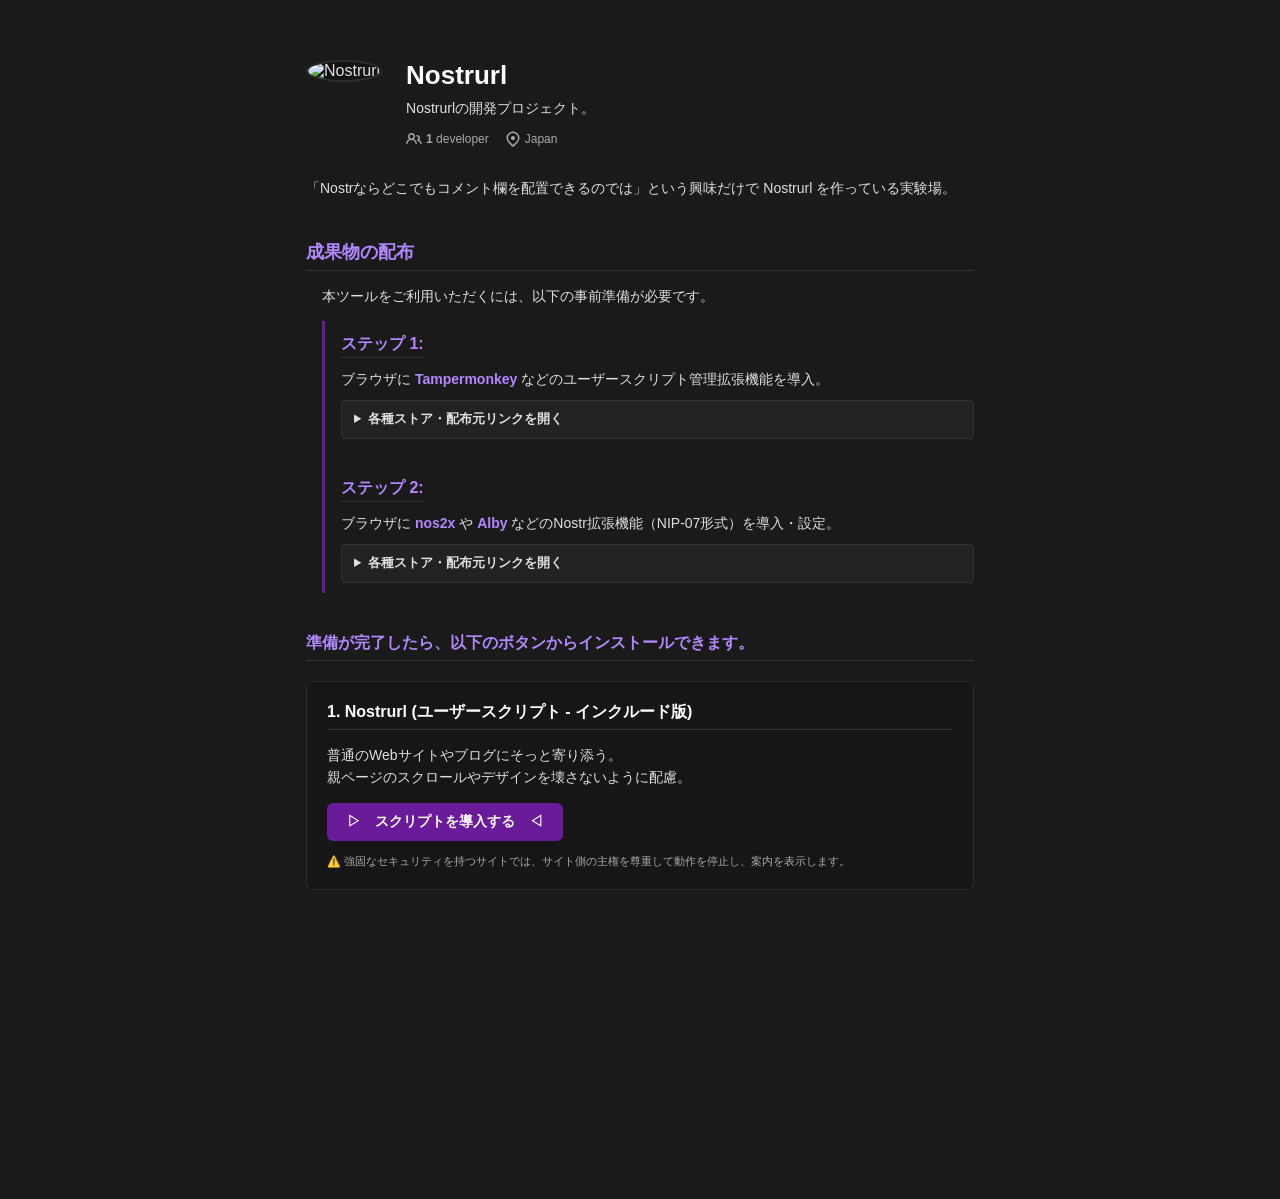
==== index.html @ 91296d41 "a" ====
<!DOCTYPE html>
<html lang="ja">
<head>
    <meta charset="UTF-8">
    <meta name="viewport" content="width=device-width, initial-scale=1.0">
    <title>Nostrurl's Lab</title>
    <!-- パスを相対パスにして安全性を高めています -->
    <link rel="stylesheet" href="assets/style.css">
    <link rel="icon" type="image/x-icon" href="assets/favicon.ico">
</head>

<body>
    <div class="container">
        <!-- プロフィールヘッダー -->
        <div class="profile-header">
            <div class="profile-avatar-box">
                <img class="profile-avatar" src="https://raw.githubusercontent.com/nostrurl/base/refs/heads/main/assets/icon.png" width="100" height="100" alt="Nostrurl">
            </div>
            
            <div class="profile-info">
                <h1 class="profile-title">Nostrurl</h1>
                <p class="profile-desc">Nostrurlの開発プロジェクト。</p>
                
                <div class="profile-meta">
                    <span class="meta-item">
                        <svg viewBox="0 0 16 16" width="16" height="16"><path fill="currentColor" d="M2 5.5a3.5 3.5 0 1 1 5.898 2.549 5.508 5.508 0 0 1 3.034 4.084.75.75 0 1 1-1.482.235 4 4 0 0 0-7.9 0 .75.75 0 0 1-1.482-.236A5.507 5.507 0 0 1 3.102 8.05 3.493 3.493 0 0 1 2 5.5ZM11 4a3.001 3.001 0 0 1 2.22 5.018 5.01 5.01 0 0 1 2.56 3.012.749.749 0 0 1-.885.954.752.752 0 0 1-.549-.514 3.507 3.507 0 0 0-2.522-2.372.75.75 0 0 1-.574-.73v-.352a.75.75 0 0 1 .416-.672A1.5 1.5 0 0 0 11 5.5.75.75 0 0 1 11 4Zm-5.5-.5a2 2 0 1 0-.001 3.999A2 2 0 0 0 5.5 3.5Z"></path></svg>
                        <b class="meta-important">1</b>&nbsp;developer
                    </span>
                    <span class="meta-item">
                        <svg viewBox="0 0 16 16" width="16" height="16"><path fill="currentColor" d="m12.596 11.596-3.535 3.536a1.5 1.5 0 0 1-2.122 0l-3.535-3.536a6.5 6.5 0 1 1 9.192-9.193 6.5 6.5 0 0 1 0 9.193Zm-1.06-8.132v-.001a5 5 0 1 0-7.072 7.072L8 14.07l3.536-3.534a5 5 0 0 0 0-7.072ZM8 9a2 2 0 1 1-.001-3.999A2 2 0 0 1 8 9Z"></path></svg>
                        Japan
                    </span>
                </div>
            </div>
        </div>
        
        <p>「Nostrならどこでもコメント欄を配置できるのでは」という興味だけで Nostrurl を作っている実験場。</p>

        <!-- 成果物の配布 -->
		<h2>成果物の配布</h2>
		<div class="setup-container">
			<p>本ツールをご利用いただくには、以下の事前準備が必要です。</p>
			
			<div class="setup-block">
				<div class="setup-item">
					<span class="setup-step-title">ステップ 1:</span> <br>
					ブラウザに <a href="https://www.tampermonkey.net/" target="_blank" class="ext-link">Tampermonkey</a> などのユーザースクリプト管理拡張機能を導入。
					<details class="setup-details">
						<summary> 各種ストア・配布元リンクを開く</summary>
						<ul class="setup-links-list">
							<li>
								<b><a href="https://www.tampermonkey.net/" target="_blank" class="main-link">Tampermonkey (公式サイト)</a></b>
								<ul>
									<li><a href="https://chromewebstore.google.com/detail/tampermonkey/dhdgffkkebhmkfjojejmpbldmpobfkfo?hl=ja&pli=1" target="_blank" class="sub-link">Chrome系 Tampermonkey</a></li>
									<li><a href="https://addons.mozilla.org/ja/firefox/addon/tampermonkey/" target="_blank" class="sub-link">Firefox Tampermonkey</a></li>
								</ul>
							</li>
						</ul>
					</details>
				</div>
				<div class="setup-item">
					<span class="setup-step-title">ステップ 2:</span> <br>
					ブラウザに <a href="https://github.com/fiatjaf/nos2x" target="_blank" class="ext-link">nos2x</a> や <a href="https://getalby.com/" target="_blank" class="ext-link">Alby</a> などのNostr拡張機能（NIP-07形式）を導入・設定。
					<details class="setup-details">
						<summary> 各種ストア・配布元リンクを開く</summary>
						<ul class="setup-links-list">
							<li>
								<b><a href="https://github.com/fiatjaf/nos2x" target="_blank" class="main-link">nos2x (Nostr拡張機能)</a></b>
								<ul>
									<li><a href="https://chromewebstore.google.com/detail/kpgefcfmnafjgpblomihpgmejjdanjjp?hl=ja" target="_blank" class="sub-link">Chrome系 nos2x</a></li>
									<li><a href="https://addons.mozilla.org/ja/firefox/addon/nos2x-fox/" target="_blank" class="sub-link">Firefox nos2x</a></li>
								</ul>
							</li>
							<li>
								<b><a href="https://getalby.com/" target="_blank" class="main-link">Alby (Bitcoin/Nostrウォレット)</a></b>
								<ul>
									<li><a href="https://chromewebstore.google.com/detail/alby-bitcoin-lightning-wa/iikmkjmpaadaobahmlepeloendndfphd" target="_blank" class="sub-link">Chrome系 Alby</a></li>
									<li><a href="https://addons.mozilla.org/ja/firefox/addon/alby/" target="_blank" class="sub-link">Firefox Alby</a></li>
								</ul>
							</li>
						</ul>
					</details>
				</div>
			</div>
		</div>

		<h3>準備が完了したら、以下のボタンからインストールできます。</h3>

        <div class="card">
            <h3>1. Nostrurl (ユーザースクリプト - インクルード版)</h3>
            <p>普通のWebサイトやブログにそっと寄り添う。<br>親ページのスクロールやデザインを壊さないように配慮。</p>
            <a href="https://raw.githubusercontent.com/nostrurl/base/main/include/nostrurl.user.js" class="btn">▷　スクリプトを導入する　◁</a>
            <div class="notice">⚠️ 強固なセキュリティを持つサイトでは、サイト側の主権を尊重して動作を停止し、案内を表示します。</div>
        </div>
        
        <!-- コメントアウト中のカードもインラインスタイルを整理してあります
        <div class="card">
            <h3>2. Nostrurl (ユーザースクリプト - インクルージョン版)</h3>
            <p>すべてを1ファイルに内包。どこでもコメント欄を開きます。</p>
            <a href="https://raw.githubusercontent.com/nostrurl/base/main/nostrurl_standalone.user.js" class="btn secondary">インクルージョン版を導入する ◁</a>
            <div class="notice">⚠️ 親ページを独自の空間に包み込むため、元のサイトのJavaScriptやデザインが一部崩れるトレードオフがあります。</div>
        </div>
        -->

        <!-- 使い方 -->
        <h2>使い方</h2>
        <p>導入後、Webサイトを開くと画面右端に紫色のトグルバー 「◁」が出現します。<br>それをクリックすると、そのページURLをタグにしたNostrurlがスライドインします。</p>

        <div class="custom-hr"></div>

		<!-- フッター -->
		<footer>
			<!-- アコーディオン -->
            <details class="footer-disclaimer" id="footer-accordion">
                <summary>
                    <!-- クリックしてもアコーディオンが閉じないように、クリックイベントを制御するメニューボタン -->
                    <span class="footer-tab active" onclick="switchFooterContent(event, 'terms.html')">ご利用にあたって</span>
                    <span class="footer-tab" onclick="switchFooterContent(event, 'nostr-about.html')">Nostrとは？</span>
                </summary>
                
                <!-- 選択されたHTMLの中身がここにサクッと流し込まれる -->
                <div class="disclaimer-content" id="footer-content-target"></div>
            </details>

            </div>

			<!-- 著作権表示（フレックスボックスで強制横並び＆中央揃え） -->
			<div style="display: flex; align-items: center; justify-content: center; gap: 6px; font-size: 11px; color: #aaa; margin-top: 15px;">
				
				<a aria-label="Nostrurl Homepage" class="nostrurl-icon" href="https://nostrurl.github.io/base/" style="display: inline-flex; color: #a370f7; text-decoration: none;">
					<svg aria-hidden="true" height="30" viewBox="0 0 512 512" width="30" style="fill: currentColor;">
						<!-- 結合ライン（四角形） -->
						<rect x="120" y="120" width="272" height="272" fill="none" stroke="currentColor" stroke-width="24" stroke-linecap="round" stroke-linejoin="round"/>
						
						<!-- 四隅のノード（外枠） -->
						<circle cx="120" cy="120" r="46" fill="none" stroke="currentColor" stroke-width="16"/>
						<circle cx="392" cy="120" r="46" fill="none" stroke="currentColor" stroke-width="16"/>
						<circle cx="120" cy="392" r="46" fill="none" stroke="currentColor" stroke-width="16"/>
						<circle cx="392" cy="392" r="46" fill="none" stroke="currentColor" stroke-width="16"/>
						
						<!-- 四隅のノード（塗りつぶし） -->
						<circle cx="120" cy="120" r="24" fill="currentColor"/>
						<circle cx="392" cy="120" r="24" fill="currentColor"/>
						<circle cx="120" cy="392" r="24" fill="currentColor"/>
						<circle cx="392" cy="392" r="24" fill="currentColor"/>

						<!-- 中央の「N」 -->
						<path d="M188,338 V174 h34.5 l64,96.5 V174 h37.5 v164 h-32.5 l-66,-99.5 V338 Z" fill="currentColor"/>
					</svg>
				</a>

				<!-- text-blockに変えるか、余計な改変を避けるためstyleでインライン化 -->
				<span class="copyright" style="margin: 0;">© 2026 Nostrurl. Powered by Nostr Protocol.</span>

			</div>
        </footer>
    </div>

<!-- インクルード用スクリプト -->
<script>
    /**
     * 外部HTMLファイルを指定した要素に非同期で読み込む関数
     * @param {string} fileName - 読み込むHTMLファイル名（拡張子付き）
     * @param {string} targetId - 挿入先要素のID
     */
    function includeHTML(fileName, targetId) {
        // 今後「html/」フォルダへのパス
        const basePath = 'html/'; 
        
        fetch(basePath + fileName)
            .then(response => {
                if (!response.ok) {
                    throw new Error(`ネットワークエラー: ${response.status}`);
                }
                return response.text();
            })
            .then(data => {
                const target = document.getElementById(targetId);
                if (target) {
                    target.innerHTML = data;
                }
            })
            .catch(err => console.error(`${fileName} の読み込みに失敗しました:`, err));
    }

    // --- ここに読み込みたいファイルを並べる ---
	includeHTML('terms.html', 'nostr-terms-target');
    includeHTML('nostr-about.html', 'nostr-about-target');
</script>
	
</body>
</html>
---- assets/style.css ----
/* --- チャットアプリの基本設定を完全移植 --- */
        html, body { 
            margin: 0; padding: 0;
            width: 100%; height: 100%;
            background-color: #1a1a1a; color: #e0e0e0;
            font-family: -apple-system, BlinkMacSystemFont, "Segoe UI", Roboto, sans-serif;
            overflow-x: hidden; /* インデックス用に縦スクロールは許可 */
        }
        * { box-sizing: border-box; }

        /* --- 配布サイト用のコンテナ（最大幅を絞って見やすく） --- */
        .container {
            max-width: 700px;
            margin: 0 auto;
            padding: 60px 16px;
        }

        /* --- タイトル・見出し（チャットアプリ基準） --- */
        h1 { margin: 0 0 16px 0; font-size: 28px; font-weight: 600; color: #ffffff; }
        
        /* .menu-title 準拠のサブタイトル */
        h2 { 
            font-size: 18px; font-weight: bold; color: #b388ff;
            margin: 40px 0 14px 0; border-bottom: 1px solid #333; padding-bottom: 6px; 
        }
        /* .menu-title 準拠の小見出し */
        h3 { 
            font-size: 16px; font-weight: bold; color: #b388ff;
            margin: 40px 0 14px 0; border-bottom: 0.5px solid #333; padding-bottom: 6px; 
        }
        p { font-size: 14px; color: #e0e0e0; line-height: 1.6; }

        /* --- インストール用カード（#manual-view と .gui-control のハイブリッド） --- */
        .card {
            background-color: #161616; 
            border: 1px solid #2d2d2d;
            padding: 20px; 
            margin: 20px 0;
            border-radius: 6px;
        }
        .card h3 { margin: 0 0 8px 0; font-size: 16px; font-weight: 600; color: #ffffff; }
        
        /* 外部拡張機能用リンク（チャットのリンクスタイルに準拠） */
        .ext-link {
            color: #b388ff !important;
            text-decoration: none;
            font-weight: bold;
        }
        .ext-link:hover {
            color: #d1b3ff !important;
            text-decoration: underline;
        }

        /* --- ボタン共通スタイル（button#send と .btn の融合） --- */
        .btn {
            display: inline-block;
            text-align: center;
            text-decoration: none;
            padding: 10px 20px; 
            background-color: #6a1b9a;
            color: white; 
            border: none; 
            border-radius: 6px;
            cursor: pointer; 
            font-weight: bold; 
            font-size: 14px;
            transition: background-color 0.2s;
        }
        .btn:hover { 
            background-color: #4a148c; 
        }

        /* --- メタ情報・注意書き（.meta-line と .notice の融合） --- */
        .notice {
            font-size: 11px;
            color: #aaa;
            margin-top: 12px;
            line-height: 1.5;
        }

        /* --- コンポーネントスタイル（.custom-hr） --- */
        .custom-hr { border: 0; border-top: 1px solid #333; margin: 40px 0 16px 0; }
		
		/* --- プロフィールヘッダーの専用スタイル --- */
		.profile-header {
			display: flex;
			align-items: flex-start;
			gap: 24px; /* 横並びの隙間 */
			margin-bottom: 30px;
		}
		.profile-avatar {
			border-radius: 50%; /* 完全な丸型にする */
			border: 2px solid #2d2d2d;
			background: #121212;
			object-fit: cover;
		}
		.profile-info {
			flex: 1;
		}
		.profile-title {
			margin: 0 0 6px 0 !important;
			font-size: 26px;
			font-weight: 600;
			color: #ffffff !important;
			border: none !important; /* 線を消す */
			padding: 0 !important;
		}
		.profile-desc {
			margin: 0 0 12px 0;
			font-size: 14px;
			color: #e0e0e0;
		}
		/* アイコン行のスタイル (.meta-line 準拠) */
		.profile-meta {
			display: flex;
			gap: 16px;
			font-size: 12px;
			color: #aaa;
		}
		.profile-meta svg {
			vertical-align: text-bottom;
			margin-right: 4px;
			color: #aaa; /* アイコンの色 */
		}
		.meta-item {
			display: flex;
			align-items: center;
		}

		/* スマホ対応：画面が狭いときは縦並びにする */
		@media (max-width: 500px) {
			.profile-header {
				flex-direction: column;
				align-items: center;
				text-align: center;
				gap: 16px;
			}
			.profile-meta {
				justify-content: center;
			}
		}
		
/* --- 事前準備エリア全体 --- */
.setup-container {
    margin-left: 16px;
    margin-bottom: 24px;
}

/* 内側の紫線のついたステップ部分の枠 */
.setup-block {
    padding-left: 16px;
    border-left: 3px solid #6a1b9a;
    margin-top: 14px;
    margin-bottom: 14px;

    /* ★ここの数値をいじれば、上下の線の長さが自由に「びよ〜ん」と伸び縮みします！ */
    padding-top: 10px;      /* 大きくすると、線が上に伸びる */
    padding-bottom: 10px;   /* 大きくすると、線が下に伸びる */
}

/* 各ステップの1行全体のスタイル */
.setup-item {
    font-size: 14px;
    color: #e0e0e0;
    line-height: 1.6;
    margin: 0 0 36px 0;    /* ステップ1と2の間の隙間 */
}

/* 最後のステップだけは下の隙間をゼロにする */
.setup-item:last-child {
    margin-bottom: 0;
}

/* 「ステップ 1:」などの見出し部分の装飾 */
.setup-step-title {
    font-size: 16px;
    font-weight: bold;
    color: #b388ff;
    display: inline-block;
    margin-right: 4px;
	border-bottom: 0.5px solid #333;
	margin-bottom: 10px;
}

/* アコーディオン全体の枠 */
.setup-details {
    margin-top: 10px;
    background-color: #222222; /* 周りより少しだけ明るい黒にしてボタンっぽく */
    border: 1px solid #333333;
    border-radius: 4px;
    padding: 8px 12px;
}

/* クリックするヘッダー部分 */
.setup-details summary {
    cursor: pointer;
    font-size: 13px;
    color: #e0e0e0;
    font-weight: bold;
    user-select: none;
}
.setup-details summary:hover {
    color: #b388ff; /* ホバー時にうっすら紫に */
}

/* 開いたときの中身のリスト */
.setup-links-list {
    margin: 8px 0 0 0;
    padding-left: 18px; /* 開いた中身を右に寄せる */
    list-style-type: disc;
}

.setup-links-list li {
    margin-top: 6px;
    font-size: 13px;
}

/* メインリンク（GitHubなど）の色 */
.setup-links-list .main-link {
    color: #b388ff !important;
    text-decoration: none;
}
.setup-links-list .main-link:hover {
    text-decoration: underline;
}

/* 子リンク（Chrome/Firefoxストアなど）の色 */
.setup-links-list .sub-link {
    color: #64b5f6 !important; /* 綺麗な青色 */
    text-decoration: none;
}
.setup-links-list .sub-link:hover {
    text-decoration: underline;
}

/* --- フッター全体のスタイル --- */

/* 1. 2つの詳細ボタンを横に並べるためのコンテナ（新規追加） */
.footer-addons {
    display: flex;
    gap: 24px;              /* ボタン同士の横の隙間 */
    justify-content: center;
    width: 100%;
    max-width: 700px;
}

/* スマホ対応：画面が狭いとき（600px以下）は縦並びにする（新規追加） */
@media (max-width: 600px) {
    .footer-addons {
        flex-direction: column;
        align-items: center;
        gap: 16px;
    }
}

/* 2. アコーディオン共通（現状の .footer-disclaimer の調整・上書き） */
.footer-disclaimer {
    max-width: 600px;
    width: 100%;
    text-align: center;
    flex: 1;                /* 横並びの時に均等な幅に広がるようにする */
}

/* 3. 三角マークを消去（現状のコードを拡張して両方のアコーディオンに適用） */
.footer-disclaimer summary {
    cursor: pointer;
    font-size: 12px;
    color: #888888;
    font-weight: bold;
    user-select: none;
    transition: color 0.2s;
    list-style: none;       /* Chrome, Firefox 用 */
}

/* Safariの頑固な三角マークも強制消去 */
.footer-disclaimer summary::-webkit-details-marker {
    display: none;
}

/* 4. 開いた時の中身のコンテキスト（現状に合わせつつ微調整） */
.disclaimer-content {
    text-align: left;       /* 長文なので中身は左寄せ */
    font-size: 14px;
    color: #888888;
    line-height: 1.5;
    padding-top: 12px;
}

.disclaimer-content ul {
    padding-left: 16px;
    margin: 0;
    list-style-type: disc;
}

.disclaimer-content li {
    margin-bottom: 8px;   /* 箇条書きごとの隙間 */
}

.disclaimer-content li:last-child {
    margin-bottom: 0;
}

/* 著作権表示 */
.copyright {
    font-size: 12px;
    color: #666666;
    margin: 0;
    letter-spacing: 0.5px;
    text-align: center;
}

/* --- 別ファイルから読み込んだNostr解説文のスタイル --- */
.nostr-about-container h3 {
    font-size: 14px;
    color: ##b388ff !important;
    margin: 0 0 16px 16px !important;
    border: none !important;
    padding: 0 !important;
    font-weight: bold;
}

.nostr-about-container h4 {
    font-size: 13px;
    color: #b388ff; /* アクセントカラー（お好みの色に） */
    margin: 32px 0 16px 32px;
    font-weight: bold;
}

.nostr-about-container h5 {
    font-size: 12px;
    color: #b388ff;
    margin: 16px 0 4px 48px;
    font-weight: bold;
}

.nostr-about-container p {
    font-size: 11px;
    color: #aaaaaa;
    line-height: 1.6;
    margin: 0 0 12px 64;
}
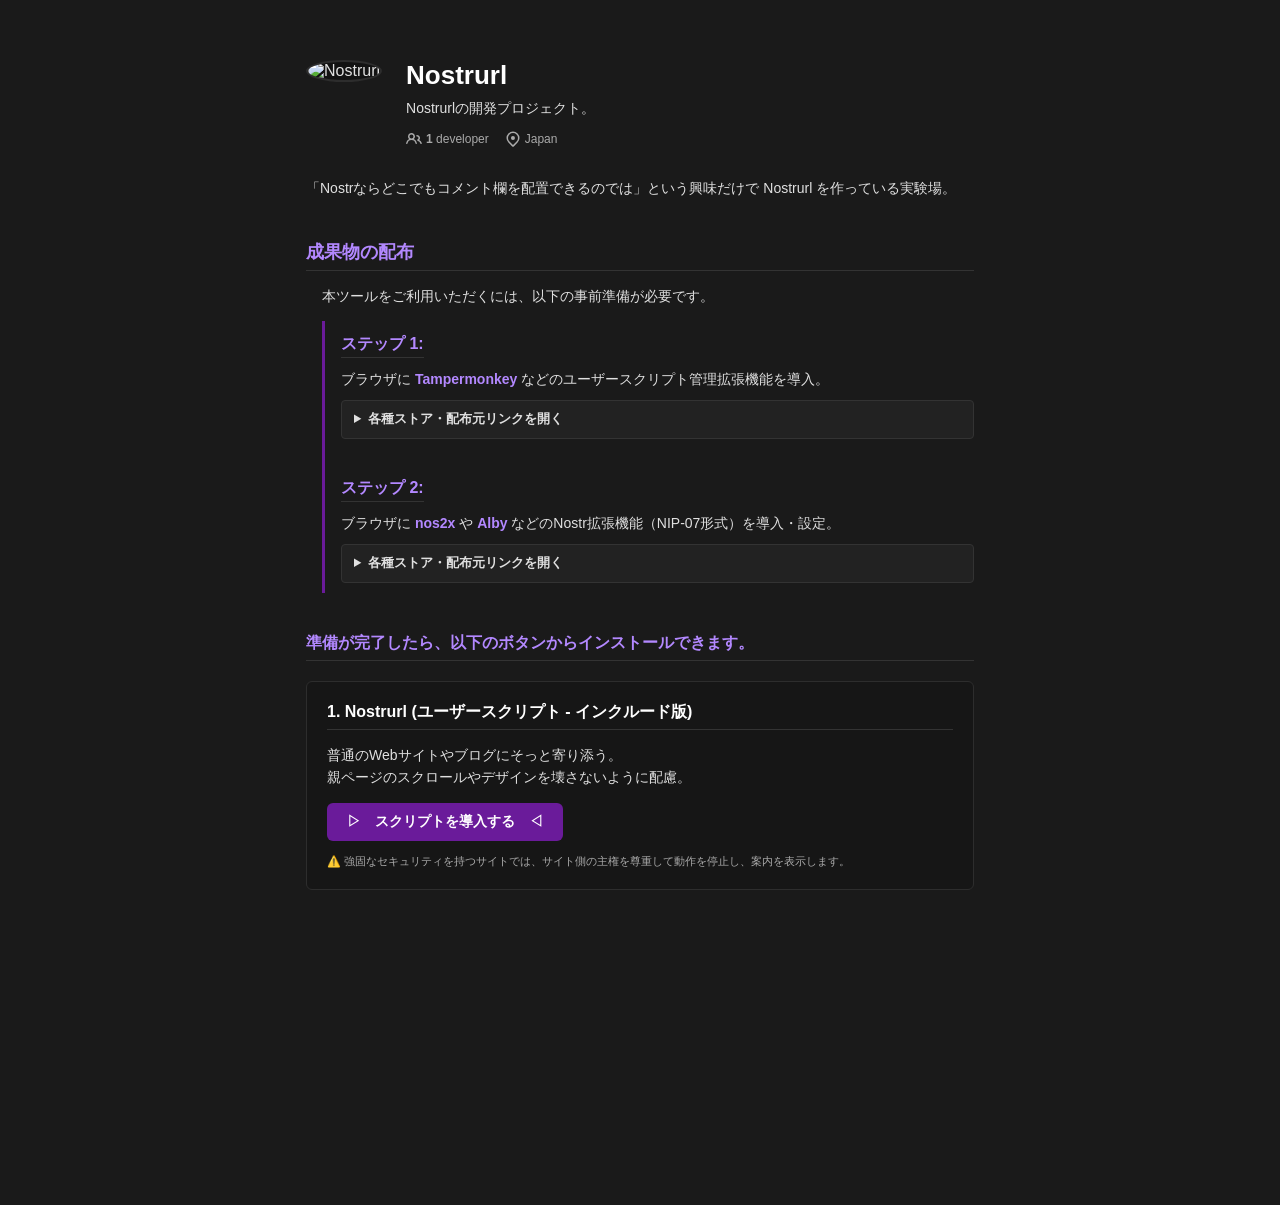
==== commit 7cbc4f25: "a" ====
--- a/index.html
+++ b/index.html
@@ -156,36 +156,52 @@
         </footer>
     </div>
 
-<!-- インクルード用スクリプト -->
+<!-- インクルード＆切り替えスクリプト -->
 <script>
     /**
-     * 外部HTMLファイルを指定した要素に非同期で読み込む関数
-     * @param {string} fileName - 読み込むHTMLファイル名（拡張子付き）
-     * @param {string} targetId - 挿入先要素のID
+     * フッターの中身をサクッと切り替える関数
+     * @param {Event} event - クリックイベント
+     * @param {string} fileName - 読み込むHTMLファイル名
      */
-    function includeHTML(fileName, targetId) {
-        // 今後「html/」フォルダへのパス
-        const basePath = 'html/'; 
+    function switchFooterContent(event, fileName) {
+        // summary内のボタンクリックでアコーディオンがパチパチ閉じないようにする
+        event.stopPropagation();
         
+        const basePath = 'html/';
+        const target = document.getElementById('footer-content-target');
+        const accordion = document.getElementById('footer-accordion');
+
+        // 既にアコーディオンが開いている状態で、同じメニューが押されたら閉じるような挙動にしたい場合は調整可能ですが、
+        // 基本は中身を切り替えてアコーディオンを確実に開きます
+        accordion.open = true;
+
+        // タブの選択状態（色など）を切り替え
+        document.querySelectorAll('.footer-tab').forEach(tab => tab.classList.remove('active'));
+        if (event.target) {
+            event.target.classList.add('active');
+        }
+
+        // HTMLを fetch して中身を入れ替える
         fetch(basePath + fileName)
             .then(response => {
-                if (!response.ok) {
-                    throw new Error(`ネットワークエラー: ${response.status}`);
-                }
+                if (!response.ok) throw new Error(`エラー: ${response.status}`);
                 return response.text();
             })
             .then(data => {
-                const target = document.getElementById(targetId);
-                if (target) {
-                    target.innerHTML = data;
-                }
+                if (target) target.innerHTML = data;
             })
-            .catch(err => console.error(`${fileName} の読み込みに失敗しました:`, err));
+            .catch(err => console.error(`${fileName} の読み込みに失敗:`, err));
     }
 
-    // --- ここに読み込みたいファイルを並べる ---
-	includeHTML('terms.html', 'nostr-terms-target');
-    includeHTML('nostr-about.html', 'nostr-about-target');
+    // 💡 初期状態として「ご利用にあたって」を最初にセットしておく（自動で開かせない）
+    // ページ読み込み時に裏で中身だけ入れておきます
+    window.addEventListener('DOMContentLoaded', () => {
+        fetch('html/terms.html')
+            .then(r => r.text())
+            .then(data => {
+                document.getElementById('footer-content-target').innerHTML = data;
+            });
+    });
 </script>
 	
 </body>
--- a/assets/style.css
+++ b/assets/style.css
@@ -338,4 +338,37 @@
     color: #aaaaaa;
     line-height: 1.6;
     margin: 0 0 12px 64;
+}
+
+/* ==========================================================================
+   フッターメニュー（タブ切り替えスタイル）
+   ========================================================================== */
+
+/* 2つのメニュー文字を横並びにして中央寄せ */
+.footer-disclaimer summary {
+    display: inline-flex !important; /* 三角マークを消しつつ横並び */
+    justify-content: center;
+    gap: 20px;
+    width: 100%;
+}
+
+/* メニューのボタン（文字）のスタイル */
+.footer-tab {
+    cursor: pointer;
+    padding: 2px 8px;
+    color: #888888;
+    transition: color 0.2s, border-bottom 0.2s;
+    border-bottom: 2px solid transparent;
+}
+
+/* ホバー時 */
+.footer-tab:hover {
+    color: #a370f7; /* Nostrurlのメインカラーに合わせる */
+}
+
+/* 選択中のタブを強調 */
+.footer-tab.active {
+    color: #a370f7;
+    font-weight: bold;
+    border-bottom: 2px solid #a370f7;
 }
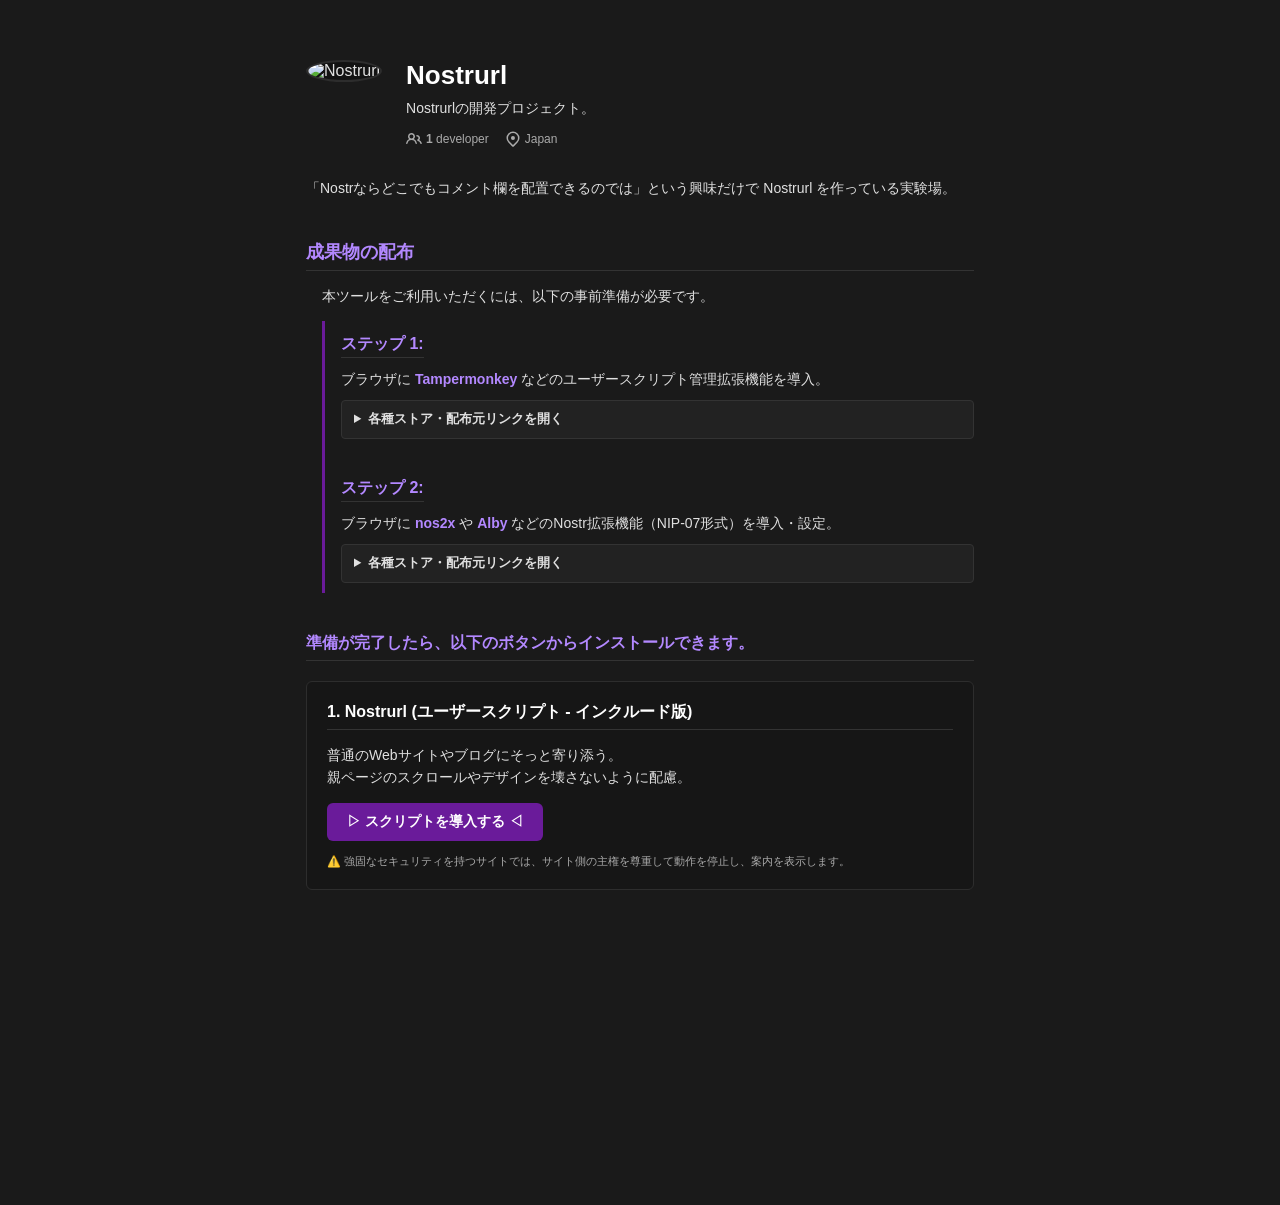
==== commit 925a91cd: "a" ====
--- a/index.html
+++ b/index.html
@@ -37,59 +37,59 @@
         <p>「Nostrならどこでもコメント欄を配置できるのでは」という興味だけで Nostrurl を作っている実験場。</p>
 
         <!-- 成果物の配布 -->
-		<h2>成果物の配布</h2>
-		<div class="setup-container">
-			<p>本ツールをご利用いただくには、以下の事前準備が必要です。</p>
-			
-			<div class="setup-block">
-				<div class="setup-item">
-					<span class="setup-step-title">ステップ 1:</span> <br>
-					ブラウザに <a href="https://www.tampermonkey.net/" target="_blank" class="ext-link">Tampermonkey</a> などのユーザースクリプト管理拡張機能を導入。
-					<details class="setup-details">
-						<summary> 各種ストア・配布元リンクを開く</summary>
-						<ul class="setup-links-list">
-							<li>
-								<b><a href="https://www.tampermonkey.net/" target="_blank" class="main-link">Tampermonkey (公式サイト)</a></b>
-								<ul>
-									<li><a href="https://chromewebstore.google.com/detail/tampermonkey/dhdgffkkebhmkfjojejmpbldmpobfkfo?hl=ja&pli=1" target="_blank" class="sub-link">Chrome系 Tampermonkey</a></li>
-									<li><a href="https://addons.mozilla.org/ja/firefox/addon/tampermonkey/" target="_blank" class="sub-link">Firefox Tampermonkey</a></li>
-								</ul>
-							</li>
-						</ul>
-					</details>
-				</div>
-				<div class="setup-item">
-					<span class="setup-step-title">ステップ 2:</span> <br>
-					ブラウザに <a href="https://github.com/fiatjaf/nos2x" target="_blank" class="ext-link">nos2x</a> や <a href="https://getalby.com/" target="_blank" class="ext-link">Alby</a> などのNostr拡張機能（NIP-07形式）を導入・設定。
-					<details class="setup-details">
-						<summary> 各種ストア・配布元リンクを開く</summary>
-						<ul class="setup-links-list">
-							<li>
-								<b><a href="https://github.com/fiatjaf/nos2x" target="_blank" class="main-link">nos2x (Nostr拡張機能)</a></b>
-								<ul>
-									<li><a href="https://chromewebstore.google.com/detail/kpgefcfmnafjgpblomihpgmejjdanjjp?hl=ja" target="_blank" class="sub-link">Chrome系 nos2x</a></li>
-									<li><a href="https://addons.mozilla.org/ja/firefox/addon/nos2x-fox/" target="_blank" class="sub-link">Firefox nos2x</a></li>
-								</ul>
-							</li>
-							<li>
-								<b><a href="https://getalby.com/" target="_blank" class="main-link">Alby (Bitcoin/Nostrウォレット)</a></b>
-								<ul>
-									<li><a href="https://chromewebstore.google.com/detail/alby-bitcoin-lightning-wa/iikmkjmpaadaobahmlepeloendndfphd" target="_blank" class="sub-link">Chrome系 Alby</a></li>
-									<li><a href="https://addons.mozilla.org/ja/firefox/addon/alby/" target="_blank" class="sub-link">Firefox Alby</a></li>
-								</ul>
-							</li>
-						</ul>
-					</details>
-				</div>
-			</div>
-		</div>
-
-		<h3>準備が完了したら、以下のボタンからインストールできます。</h3>
+        <h2>成果物の配布</h2>
+        <div class="setup-container">
+            <p>本ツールをご利用いただくには、以下の事前準備が必要です。</p>
+            
+            <div class="setup-block">
+                <div class="setup-item">
+                    <span class="setup-step-title">ステップ 1:</span> <br>
+                    ブラウザに <a href="https://www.tampermonkey.net/" target="_blank" class="ext-link">Tampermonkey</a> などのユーザースクリプト管理拡張機能を導入。
+                    <details class="setup-details">
+                        <summary> 各種ストア・配布元リンクを開く</summary>
+                        <ul class="setup-links-list">
+                            <li>
+                                <b><a href="https://www.tampermonkey.net/" target="_blank" class="main-link">Tampermonkey (公式サイト)</a></b>
+                                <ul>
+                                    <li><a href="https://chromewebstore.google.com/detail/tampermonkey/dhdgffkkebhmkfjojejmpbldmpobfkfo?hl=ja&pli=1" target="_blank" class="sub-link">Chrome系 Tampermonkey</a></li>
+                                    <li><a href="https://addons.mozilla.org/ja/firefox/addon/tampermonkey/" target="_blank" class="sub-link">Firefox Tampermonkey</a></li>
+                                </ul>
+                            </li>
+                        </ul>
+                    </details>
+                </div>
+                <div class="setup-item">
+                    <span class="setup-step-title">ステップ 2:</span> <br>
+                    ブラウザに <a href="https://github.com/fiatjaf/nos2x" target="_blank" class="ext-link">nos2x</a> や <a href="https://getalby.com/" target="_blank" class="ext-link">Alby</a> などのNostr拡張機能（NIP-07形式）を導入・設定。
+                    <details class="setup-details">
+                        <summary> 各種ストア・配布元リンクを開く</summary>
+                        <ul class="setup-links-list">
+                            <li>
+                                <b><a href="https://github.com/fiatjaf/nos2x" target="_blank" class="main-link">nos2x (Nostr拡張機能)</a></b>
+                                <ul>
+                                    <li><a href="https://chromewebstore.google.com/detail/kpgefcfmnafjgpblomihpgmejjdanjjp?hl=ja" target="_blank" class="sub-link">Chrome系 nos2x</a></li>
+                                    <li><a href="https://addons.mozilla.org/ja/firefox/addon/nos2x-fox/" target="_blank" class="sub-link">Firefox nos2x</a></li>
+                                </ul>
+                            </li>
+                            <li>
+                                <b><a href="https://getalby.com/" target="_blank" class="main-link">Alby (Bitcoin/Nostrウォレット)</a></b>
+                                <ul>
+                                    <li><a href="https://chromewebstore.google.com/detail/alby-bitcoin-lightning-wa/iikmkjmpaadaobahmlepeloendndfphd" target="_blank" class="sub-link">Chrome系 Alby</a></li>
+                                    <li><a href="https://addons.mozilla.org/ja/firefox/addon/alby/" target="_blank" class="sub-link">Firefox Alby</a></li>
+                                </ul>
+                            </li>
+                        </ul>
+                    </details>
+                </div>
+            </div>
+        </div>
+
+        <h3>準備が完了したら、以下のボタンからインストールできます。</h3>
 
         <div class="card">
             <h3>1. Nostrurl (ユーザースクリプト - インクルード版)</h3>
             <p>普通のWebサイトやブログにそっと寄り添う。<br>親ページのスクロールやデザインを壊さないように配慮。</p>
-            <a href="https://raw.githubusercontent.com/nostrurl/base/main/include/nostrurl.user.js" class="btn">▷　スクリプトを導入する　◁</a>
+            <a href="https://raw.githubusercontent.com/nostrurl/base/main/include/nostrurl.user.js" class="btn">▷ スクリプトを導入する ◁</a>
             <div class="notice">⚠️ 強固なセキュリティを持つサイトでは、サイト側の主権を尊重して動作を停止し、案内を表示します。</div>
         </div>
         
@@ -108,9 +108,9 @@
 
         <div class="custom-hr"></div>
 
-		<!-- フッター -->
-		<footer>
-			<!-- アコーディオン -->
+        <!-- フッター -->
+        <footer>
+            <!-- アコーディオン -->
             <details class="footer-disclaimer" id="footer-accordion">
                 <summary>
                     <!-- クリックしてもアコーディオンが閉じないように、クリックイベントを制御するメニューボタン -->
@@ -122,87 +122,81 @@
                 <div class="disclaimer-content" id="footer-content-target"></div>
             </details>
 
-            </div>
-
-			<!-- 著作権表示（フレックスボックスで強制横並び＆中央揃え） -->
-			<div style="display: flex; align-items: center; justify-content: center; gap: 6px; font-size: 11px; color: #aaa; margin-top: 15px;">
-				
-				<a aria-label="Nostrurl Homepage" class="nostrurl-icon" href="https://nostrurl.github.io/base/" style="display: inline-flex; color: #a370f7; text-decoration: none;">
-					<svg aria-hidden="true" height="30" viewBox="0 0 512 512" width="30" style="fill: currentColor;">
-						<!-- 結合ライン（四角形） -->
-						<rect x="120" y="120" width="272" height="272" fill="none" stroke="currentColor" stroke-width="24" stroke-linecap="round" stroke-linejoin="round"/>
-						
-						<!-- 四隅のノード（外枠） -->
-						<circle cx="120" cy="120" r="46" fill="none" stroke="currentColor" stroke-width="16"/>
-						<circle cx="392" cy="120" r="46" fill="none" stroke="currentColor" stroke-width="16"/>
-						<circle cx="120" cy="392" r="46" fill="none" stroke="currentColor" stroke-width="16"/>
-						<circle cx="392" cy="392" r="46" fill="none" stroke="currentColor" stroke-width="16"/>
-						
-						<!-- 四隅のノード（塗りつぶし） -->
-						<circle cx="120" cy="120" r="24" fill="currentColor"/>
-						<circle cx="392" cy="120" r="24" fill="currentColor"/>
-						<circle cx="120" cy="392" r="24" fill="currentColor"/>
-						<circle cx="392" cy="392" r="24" fill="currentColor"/>
-
-						<!-- 中央の「N」 -->
-						<path d="M188,338 V174 h34.5 l64,96.5 V174 h37.5 v164 h-32.5 l-66,-99.5 V338 Z" fill="currentColor"/>
-					</svg>
-				</a>
-
-				<!-- text-blockに変えるか、余計な改変を避けるためstyleでインライン化 -->
-				<span class="copyright" style="margin: 0;">© 2026 Nostrurl. Powered by Nostr Protocol.</span>
-
-			</div>
+            <!-- 著作権表示（フレックスボックスで強制横並び＆中央揃え） -->
+            <div style="display: flex; align-items: center; justify-content: center; gap: 6px; font-size: 11px; color: #aaa; margin-top: 15px;">
+                
+                <a aria-label="Nostrurl Homepage" class="nostrurl-icon" href="https://nostrurl.github.io/base/" style="display: inline-flex; color: #a370f7; text-decoration: none;">
+                    <svg aria-hidden="true" height="30" viewBox="0 0 512 512" width="30" style="fill: currentColor;">
+                        <!-- 結合ライン（四角形） -->
+                        <rect x="120" y="120" width="272" height="272" fill="none" stroke="currentColor" stroke-width="24" stroke-linecap="round" stroke-linejoin="round"/>
+                        
+                        <!-- 四隅のノード（外枠） -->
+                        <circle cx="120" cy="120" r="46" fill="none" stroke="currentColor" stroke-width="16"/>
+                        <circle cx="392" cy="120" r="46" fill="none" stroke="currentColor" stroke-width="16"/>
+                        <circle cx="120" cy="392" r="46" fill="none" stroke="currentColor" stroke-width="16"/>
+                        <circle cx="392" cy="392" r="46" fill="none" stroke="currentColor" stroke-width="16"/>
+                        
+                        <!-- 四隅のノード（塗りつぶし） -->
+                        <circle cx="120" cy="120" r="24" fill="currentColor"/>
+                        <circle cx="392" cy="120" r="24" fill="currentColor"/>
+                        <circle cx="120" cy="392" r="24" fill="currentColor"/>
+                        <circle cx="392" cy="392" r="24" fill="currentColor"/>
+
+                        <!-- 中央の「N」 -->
+                        <path d="M188,338 V174 h34.5 l64,96.5 V174 h37.5 v164 h-32.5 l-66,-99.5 V338 Z" fill="currentColor"/>
+                    </svg>
+                </a>
+
+                <!-- text-blockに変えるか、余計な改変を避けるためstyleでインライン化 -->
+                <span class="copyright" style="margin: 0;">© 2026 Nostrurl. Powered by Nostr Protocol.</span>
+            </div>
         </footer>
     </div>
 
-<!-- インクルード＆切り替えスクリプト -->
-<script>
-    /**
-     * フッターの中身をサクッと切り替える関数
-     * @param {Event} event - クリックイベント
-     * @param {string} fileName - 読み込むHTMLファイル名
-     */
-    function switchFooterContent(event, fileName) {
-        // summary内のボタンクリックでアコーディオンがパチパチ閉じないようにする
-        event.stopPropagation();
-        
-        const basePath = 'html/';
-        const target = document.getElementById('footer-content-target');
-        const accordion = document.getElementById('footer-accordion');
-
-        // 既にアコーディオンが開いている状態で、同じメニューが押されたら閉じるような挙動にしたい場合は調整可能ですが、
-        // 基本は中身を切り替えてアコーディオンを確実に開きます
-        accordion.open = true;
-
-        // タブの選択状態（色など）を切り替え
-        document.querySelectorAll('.footer-tab').forEach(tab => tab.classList.remove('active'));
-        if (event.target) {
-            event.target.classList.add('active');
+    <!-- インクルード＆切り替えスクリプト -->
+    <script>
+        /**
+         * フッターの中身をサクッと切り替える関数
+         * @param {Event} event - クリックイベント
+         * @param {string} fileName - 読み込むHTMLファイル名
+         */
+        function switchFooterContent(event, fileName) {
+            // summary内のボタンクリックでアコーディオンがパチパチ閉じないようにする
+            event.stopPropagation();
+            
+            const basePath = 'html/';
+            const target = document.getElementById('footer-content-target');
+            const accordion = document.getElementById('footer-accordion');
+
+            // 基本は中身を切り替えてアコーディオンを確実に開きます
+            accordion.open = true;
+
+            // タブの選択状態（色など）を切り替え
+            document.querySelectorAll('.footer-tab').forEach(tab => tab.classList.remove('active'));
+            if (event.target) {
+                event.target.classList.add('active');
+            }
+
+            // HTMLを fetch して中身を入れ替える
+            fetch(basePath + fileName)
+                .then(response => {
+                    if (!response.ok) throw new Error(`エラー: ${response.status}`);
+                    return response.text();
+                })
+                .then(data => {
+                    if (target) target.innerHTML = data;
+                })
+                .catch(err => console.error(`${fileName} の読み込みに失敗:`, err));
         }
 
-        // HTMLを fetch して中身を入れ替える
-        fetch(basePath + fileName)
-            .then(response => {
-                if (!response.ok) throw new Error(`エラー: ${response.status}`);
-                return response.text();
-            })
-            .then(data => {
-                if (target) target.innerHTML = data;
-            })
-            .catch(err => console.error(`${fileName} の読み込みに失敗:`, err));
-    }
-
-    // 💡 初期状態として「ご利用にあたって」を最初にセットしておく（自動で開かせない）
-    // ページ読み込み時に裏で中身だけ入れておきます
-    window.addEventListener('DOMContentLoaded', () => {
-        fetch('html/terms.html')
-            .then(r => r.text())
-            .then(data => {
-                document.getElementById('footer-content-target').innerHTML = data;
-            });
-    });
-</script>
-	
+        // 初期状態として「ご利用にあたって」を最初にセットしておく（自動で開かせない）
+        window.addEventListener('DOMContentLoaded', () => {
+            fetch('html/terms.html')
+                .then(r => r.text())
+                .then(data => {
+                    document.getElementById('footer-content-target').innerHTML = data;
+                });
+        });
+    </script>
 </body>
 </html>
--- a/assets/style.css
+++ b/assets/style.css
@@ -1,145 +1,145 @@
-        /* --- チャットアプリの基本設定を完全移植 --- */
-        html, body { 
-            margin: 0; padding: 0;
-            width: 100%; height: 100%;
-            background-color: #1a1a1a; color: #e0e0e0;
-            font-family: -apple-system, BlinkMacSystemFont, "Segoe UI", Roboto, sans-serif;
-            overflow-x: hidden; /* インデックス用に縦スクロールは許可 */
-        }
-        * { box-sizing: border-box; }
-
-        /* --- 配布サイト用のコンテナ（最大幅を絞って見やすく） --- */
-        .container {
-            max-width: 700px;
-            margin: 0 auto;
-            padding: 60px 16px;
-        }
-
-        /* --- タイトル・見出し（チャットアプリ基準） --- */
-        h1 { margin: 0 0 16px 0; font-size: 28px; font-weight: 600; color: #ffffff; }
-        
-        /* .menu-title 準拠のサブタイトル */
-        h2 { 
-            font-size: 18px; font-weight: bold; color: #b388ff;
-            margin: 40px 0 14px 0; border-bottom: 1px solid #333; padding-bottom: 6px; 
-        }
-        /* .menu-title 準拠の小見出し */
-        h3 { 
-            font-size: 16px; font-weight: bold; color: #b388ff;
-            margin: 40px 0 14px 0; border-bottom: 0.5px solid #333; padding-bottom: 6px; 
-        }
-        p { font-size: 14px; color: #e0e0e0; line-height: 1.6; }
-
-        /* --- インストール用カード（#manual-view と .gui-control のハイブリッド） --- */
-        .card {
-            background-color: #161616; 
-            border: 1px solid #2d2d2d;
-            padding: 20px; 
-            margin: 20px 0;
-            border-radius: 6px;
-        }
-        .card h3 { margin: 0 0 8px 0; font-size: 16px; font-weight: 600; color: #ffffff; }
-        
-        /* 外部拡張機能用リンク（チャットのリンクスタイルに準拠） */
-        .ext-link {
-            color: #b388ff !important;
-            text-decoration: none;
-            font-weight: bold;
-        }
-        .ext-link:hover {
-            color: #d1b3ff !important;
-            text-decoration: underline;
-        }
-
-        /* --- ボタン共通スタイル（button#send と .btn の融合） --- */
-        .btn {
-            display: inline-block;
-            text-align: center;
-            text-decoration: none;
-            padding: 10px 20px; 
-            background-color: #6a1b9a;
-            color: white; 
-            border: none; 
-            border-radius: 6px;
-            cursor: pointer; 
-            font-weight: bold; 
-            font-size: 14px;
-            transition: background-color 0.2s;
-        }
-        .btn:hover { 
-            background-color: #4a148c; 
-        }
-
-        /* --- メタ情報・注意書き（.meta-line と .notice の融合） --- */
-        .notice {
-            font-size: 11px;
-            color: #aaa;
-            margin-top: 12px;
-            line-height: 1.5;
-        }
-
-        /* --- コンポーネントスタイル（.custom-hr） --- */
-        .custom-hr { border: 0; border-top: 1px solid #333; margin: 40px 0 16px 0; }
-		
-		/* --- プロフィールヘッダーの専用スタイル --- */
-		.profile-header {
-			display: flex;
-			align-items: flex-start;
-			gap: 24px; /* 横並びの隙間 */
-			margin-bottom: 30px;
-		}
-		.profile-avatar {
-			border-radius: 50%; /* 完全な丸型にする */
-			border: 2px solid #2d2d2d;
-			background: #121212;
-			object-fit: cover;
-		}
-		.profile-info {
-			flex: 1;
-		}
-		.profile-title {
-			margin: 0 0 6px 0 !important;
-			font-size: 26px;
-			font-weight: 600;
-			color: #ffffff !important;
-			border: none !important; /* 線を消す */
-			padding: 0 !important;
-		}
-		.profile-desc {
-			margin: 0 0 12px 0;
-			font-size: 14px;
-			color: #e0e0e0;
-		}
-		/* アイコン行のスタイル (.meta-line 準拠) */
-		.profile-meta {
-			display: flex;
-			gap: 16px;
-			font-size: 12px;
-			color: #aaa;
-		}
-		.profile-meta svg {
-			vertical-align: text-bottom;
-			margin-right: 4px;
-			color: #aaa; /* アイコンの色 */
-		}
-		.meta-item {
-			display: flex;
-			align-items: center;
-		}
-
-		/* スマホ対応：画面が狭いときは縦並びにする */
-		@media (max-width: 500px) {
-			.profile-header {
-				flex-direction: column;
-				align-items: center;
-				text-align: center;
-				gap: 16px;
-			}
-			.profile-meta {
-				justify-content: center;
-			}
-		}
-		
+/* --- チャットアプリの基本設定を完全移植 --- */
+html, body { 
+    margin: 0; padding: 0;
+    width: 100%; height: 100%;
+    background-color: #1a1a1a; color: #e0e0e0;
+    font-family: -apple-system, BlinkMacSystemFont, "Segoe UI", Roboto, sans-serif;
+    overflow-x: hidden; /* インデックス用に縦スクロールは許可 */
+}
+* { box-sizing: border-box; }
+
+/* --- 配布サイト用のコンテナ（最大幅を絞って見やすく） --- */
+.container {
+    max-width: 700px;
+    margin: 0 auto;
+    padding: 60px 16px;
+}
+
+/* --- タイトル・見出し（チャットアプリ基準） --- */
+h1 { margin: 0 0 16px 0; font-size: 28px; font-weight: 600; color: #ffffff; }
+
+/* .menu-title 準拠のサブタイトル */
+h2 { 
+    font-size: 18px; font-weight: bold; color: #b388ff;
+    margin: 40px 0 14px 0; border-bottom: 1px solid #333; padding-bottom: 6px; 
+}
+/* .menu-title 準拠の小見出し */
+h3 { 
+    font-size: 16px; font-weight: bold; color: #b388ff;
+    margin: 40px 0 14px 0; border-bottom: 0.5px solid #333; padding-bottom: 6px; 
+}
+p { font-size: 14px; color: #e0e0e0; line-height: 1.6; }
+
+/* --- インストール用カード（#manual-view と .gui-control のハイブリッド） --- */
+.card {
+    background-color: #161616; 
+    border: 1px solid #2d2d2d;
+    padding: 20px; 
+    margin: 20px 0;
+    border-radius: 6px;
+}
+.card h3 { margin: 0 0 8px 0; font-size: 16px; font-weight: 600; color: #ffffff; }
+
+/* 外部拡張機能用リンク（チャットのリンクスタイルに準拠） */
+.ext-link {
+    color: #b388ff !important;
+    text-decoration: none;
+    font-weight: bold;
+}
+.ext-link:hover {
+    color: #d1b3ff !important;
+    text-decoration: underline;
+}
+
+/* --- ボタン共通スタイル（button#send と .btn の融合） --- */
+.btn {
+    display: inline-block;
+    text-align: center;
+    text-decoration: none;
+    padding: 10px 20px; 
+    background-color: #6a1b9a;
+    color: white; 
+    border: none; 
+    border-radius: 6px;
+    cursor: pointer; 
+    font-weight: bold; 
+    font-size: 14px;
+    transition: background-color 0.2s;
+}
+.btn:hover { 
+    background-color: #4a148c; 
+}
+
+/* --- メタ情報・注意書き（.meta-line と .notice の融合） --- */
+.notice {
+    font-size: 11px;
+    color: #aaa;
+    margin-top: 12px;
+    line-height: 1.5;
+}
+
+/* --- コンポーネントスタイル（.custom-hr） --- */
+.custom-hr { border: 0; border-top: 1px solid #333; margin: 40px 0 16px 0; }
+
+/* --- プロフィールヘッダーの専用スタイル --- */
+.profile-header {
+    display: flex;
+    align-items: flex-start;
+    gap: 24px; /* 横並びの隙間 */
+    margin-bottom: 30px;
+}
+.profile-avatar {
+    border-radius: 50%; /* 完全な丸型にする */
+    border: 2px solid #2d2d2d;
+    background: #121212;
+    object-fit: cover;
+}
+.profile-info {
+    flex: 1;
+}
+.profile-title {
+    margin: 0 0 6px 0 !important;
+    font-size: 26px;
+    font-weight: 600;
+    color: #ffffff !important;
+    border: none !important; /* 線を消す */
+    padding: 0 !important;
+}
+.profile-desc {
+    margin: 0 0 12px 0;
+    font-size: 14px;
+    color: #e0e0e0;
+}
+/* アイコン行のスタイル (.meta-line 準拠) */
+.profile-meta {
+    display: flex;
+    gap: 16px;
+    font-size: 12px;
+    color: #aaa;
+}
+.profile-meta svg {
+    vertical-align: text-bottom;
+    margin-right: 4px;
+    color: #aaa; /* アイコンの色 */
+}
+.meta-item {
+    display: flex;
+    align-items: center;
+}
+
+/* スマホ対応：画面が狭いときは縦並びにする */
+@media (max-width: 500px) {
+    .profile-header {
+        flex-direction: column;
+        align-items: center;
+        text-align: center;
+        gap: 16px;
+    }
+    .profile-meta {
+        justify-content: center;
+    }
+}
+
 /* --- 事前準備エリア全体 --- */
 .setup-container {
     margin-left: 16px;
@@ -152,10 +152,8 @@
     border-left: 3px solid #6a1b9a;
     margin-top: 14px;
     margin-bottom: 14px;
-
-    /* ★ここの数値をいじれば、上下の線の長さが自由に「びよ〜ん」と伸び縮みします！ */
-    padding-top: 10px;      /* 大きくすると、線が上に伸びる */
-    padding-bottom: 10px;   /* 大きくすると、線が下に伸びる */
+    padding-top: 10px;      
+    padding-bottom: 10px;   
 }
 
 /* 各ステップの1行全体のスタイル */
@@ -178,8 +176,8 @@
     color: #b388ff;
     display: inline-block;
     margin-right: 4px;
-	border-bottom: 0.5px solid #333;
-	margin-bottom: 10px;
+    border-bottom: 0.5px solid #333;
+    margin-bottom: 10px;
 }
 
 /* アコーディオン全体の枠 */
@@ -233,57 +231,60 @@
     text-decoration: underline;
 }
 
-/* --- フッター全体のスタイル --- */
-
-/* 1. 2つの詳細ボタンを横に並べるためのコンテナ（新規追加） */
-.footer-addons {
-    display: flex;
-    gap: 24px;              /* ボタン同士の横の隙間 */
-    justify-content: center;
-    width: 100%;
-    max-width: 700px;
-}
-
-/* スマホ対応：画面が狭いとき（600px以下）は縦並びにする（新規追加） */
-@media (max-width: 600px) {
-    .footer-addons {
-        flex-direction: column;
-        align-items: center;
-        gap: 16px;
-    }
-}
-
-/* 2. アコーディオン共通（現状の .footer-disclaimer の調整・上書き） */
+/* --- フッターエリア基本スタイル --- */
+
+/* アコーディオン全体の幅・配置調整 */
 .footer-disclaimer {
     max-width: 600px;
     width: 100%;
+    margin: 0 auto;
     text-align: center;
-    flex: 1;                /* 横並びの時に均等な幅に広がるようにする */
-}
-
-/* 3. 三角マークを消去（現状のコードを拡張して両方のアコーディオンに適用） */
+}
+
+/* 三角マークの消去 ＆ メニューのインライン横並び化 */
 .footer-disclaimer summary {
+    display: inline-flex !important; 
+    justify-content: center;
+    gap: 24px; /* タブ同士の横の隙間 */
+    width: 100%;
     cursor: pointer;
-    font-size: 12px;
-    color: #888888;
-    font-weight: bold;
     user-select: none;
-    transition: color 0.2s;
-    list-style: none;       /* Chrome, Firefox 用 */
-}
-
-/* Safariの頑固な三角マークも強制消去 */
+    list-style: none; /* Chrome, Firefox 用三角消去 */
+}
+
+/* Safari用三角マーク消去 */
 .footer-disclaimer summary::-webkit-details-marker {
     display: none;
 }
 
-/* 4. 開いた時の中身のコンテキスト（現状に合わせつつ微調整） */
+/* タブボタン（文字）の基本装飾 */
+.footer-tab {
+    font-size: 12px;
+    font-weight: bold;
+    color: #888888;
+    padding: 2px 8px;
+    transition: color 0.2s, border-bottom 0.2s;
+    border-bottom: 2px solid transparent;
+}
+
+/* タブホバー時 */
+.footer-tab:hover {
+    color: #a370f7;
+}
+
+/* 選択中のアクティブなタブ */
+.footer-tab.active {
+    color: #a370f7;
+    border-bottom: 2px solid #a370f7;
+}
+
+/* 5. インクルードされる中身（コンテンツ展開エリア） */
 .disclaimer-content {
-    text-align: left;       /* 長文なので中身は左寄せ */
+    text-align: left; /* 中身は読みやすく左寄せ */
     font-size: 14px;
     color: #888888;
     line-height: 1.5;
-    padding-top: 12px;
+    padding-top: 16px;
 }
 
 .disclaimer-content ul {
@@ -293,7 +294,7 @@
 }
 
 .disclaimer-content li {
-    margin-bottom: 8px;   /* 箇条書きごとの隙間 */
+    margin-bottom: 8px;
 }
 
 .disclaimer-content li:last-child {
@@ -312,7 +313,7 @@
 /* --- 別ファイルから読み込んだNostr解説文のスタイル --- */
 .nostr-about-container h3 {
     font-size: 14px;
-    color: ##b388ff !important;
+    color: #b388ff !important; /* ##b388ff だったタイポを修正 */
     margin: 0 0 16px 16px !important;
     border: none !important;
     padding: 0 !important;
@@ -321,7 +322,7 @@
 
 .nostr-about-container h4 {
     font-size: 13px;
-    color: #b388ff; /* アクセントカラー（お好みの色に） */
+    color: #b388ff;
     margin: 32px 0 16px 32px;
     font-weight: bold;
 }
@@ -337,38 +338,5 @@
     font-size: 11px;
     color: #aaaaaa;
     line-height: 1.6;
-    margin: 0 0 12px 64;
-}
-
-/* ==========================================================================
-   フッターメニュー（タブ切り替えスタイル）
-   ========================================================================== */
-
-/* 2つのメニュー文字を横並びにして中央寄せ */
-.footer-disclaimer summary {
-    display: inline-flex !important; /* 三角マークを消しつつ横並び */
-    justify-content: center;
-    gap: 20px;
-    width: 100%;
-}
-
-/* メニューのボタン（文字）のスタイル */
-.footer-tab {
-    cursor: pointer;
-    padding: 2px 8px;
-    color: #888888;
-    transition: color 0.2s, border-bottom 0.2s;
-    border-bottom: 2px solid transparent;
-}
-
-/* ホバー時 */
-.footer-tab:hover {
-    color: #a370f7; /* Nostrurlのメインカラーに合わせる */
-}
-
-/* 選択中のタブを強調 */
-.footer-tab.active {
-    color: #a370f7;
-    font-weight: bold;
-    border-bottom: 2px solid #a370f7;
+    margin: 0 0 12px 64px; /* 単位 px が抜けていたのを修正 */
 }
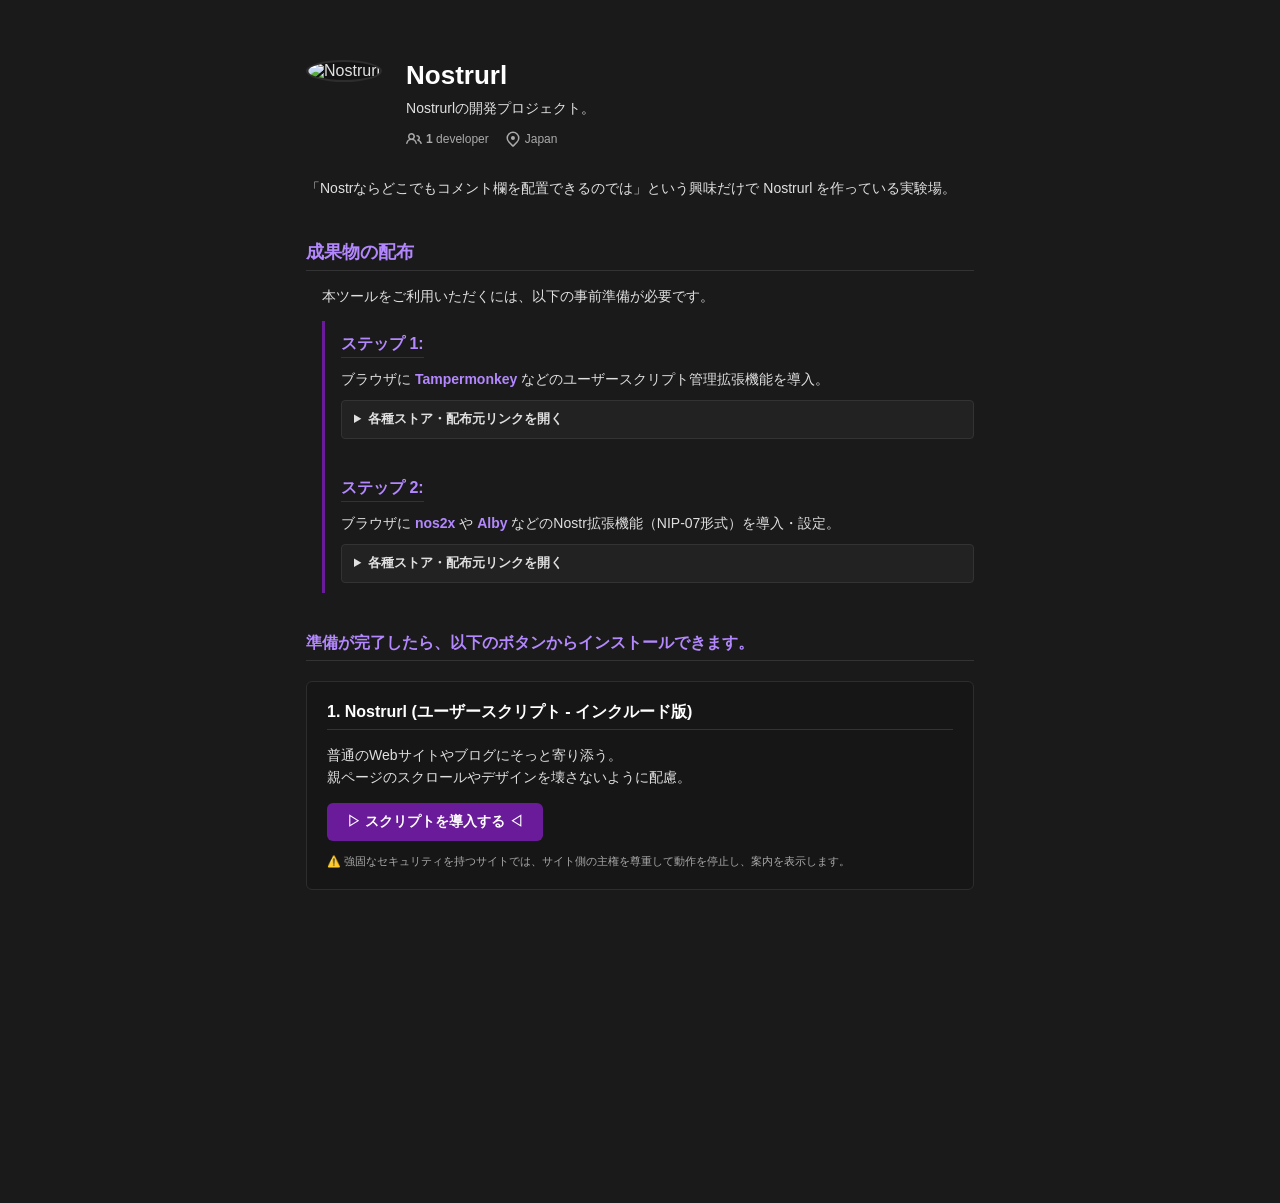
==== commit 20ad7965: "a" ====
--- a/index.html
+++ b/index.html
@@ -112,11 +112,10 @@
         <footer>
             <!-- アコーディオン -->
             <details class="footer-disclaimer" id="footer-accordion">
-                <summary>
-                    <!-- クリックしてもアコーディオンが閉じないように、クリックイベントを制御するメニューボタン -->
-                    <span class="footer-tab active" onclick="switchFooterContent(event, 'terms.html')">ご利用にあたって</span>
-                    <span class="footer-tab" onclick="switchFooterContent(event, 'nostr-about.html')">Nostrとは？</span>
-                </summary>
+				<summary>
+					<span class="footer-tab active" onclick="switchFooterContent(event, 'terms.html')">ご利用にあたって</span>
+					<span class="footer-tab" onclick="switchFooterContent(event, 'nostr-about.html')">Nostrとは何ですか？</span>
+				</summary>
                 
                 <!-- 選択されたHTMLの中身がここにサクッと流し込まれる -->
                 <div class="disclaimer-content" id="footer-content-target"></div>
@@ -153,50 +152,53 @@
         </footer>
     </div>
 
-    <!-- インクルード＆切り替えスクリプト -->
-    <script>
-        /**
-         * フッターの中身をサクッと切り替える関数
-         * @param {Event} event - クリックイベント
-         * @param {string} fileName - 読み込むHTMLファイル名
-         */
-        function switchFooterContent(event, fileName) {
-            // summary内のボタンクリックでアコーディオンがパチパチ閉じないようにする
-            event.stopPropagation();
-            
-            const basePath = 'html/';
-            const target = document.getElementById('footer-content-target');
-            const accordion = document.getElementById('footer-accordion');
-
-            // 基本は中身を切り替えてアコーディオンを確実に開きます
-            accordion.open = true;
-
-            // タブの選択状態（色など）を切り替え
-            document.querySelectorAll('.footer-tab').forEach(tab => tab.classList.remove('active'));
-            if (event.target) {
-                event.target.classList.add('active');
-            }
-
-            // HTMLを fetch して中身を入れ替える
-            fetch(basePath + fileName)
-                .then(response => {
-                    if (!response.ok) throw new Error(`エラー: ${response.status}`);
-                    return response.text();
-                })
-                .then(data => {
-                    if (target) target.innerHTML = data;
-                })
-                .catch(err => console.error(`${fileName} の読み込みに失敗:`, err));
-        }
-
-        // 初期状態として「ご利用にあたって」を最初にセットしておく（自動で開かせない）
-        window.addEventListener('DOMContentLoaded', () => {
-            fetch('html/terms.html')
-                .then(r => r.text())
-                .then(data => {
-                    document.getElementById('footer-content-target').innerHTML = data;
-                });
-        });
-    </script>
+	<!-- インクルード＆切り替えスクリプト -->
+	<script>
+		/**
+		 * フッターの中身をサクッと切り替える関数
+		 */
+		function switchFooterContent(event, fileName) {
+			// 1. ブラウザが勝手に<details>を閉じたり開いたりするデフォルト挙動を完全にブロック
+			event.preventDefault();
+			event.stopPropagation();
+			
+			const basePath = 'html/';
+			const target = document.getElementById('footer-content-target');
+			const accordion = document.getElementById('footer-accordion');
+
+			// 2. メニューがクリックされたら、確実にアコーディオンを展開状態にする
+			accordion.open = true;
+
+			// 3. クリックされた要素（タブ）を正確に取得してアクティブ化
+			const clickedTab = event.currentTarget;
+			document.querySelectorAll('.footer-tab').forEach(tab => tab.classList.remove('active'));
+			clickedTab.classList.add('active');
+
+			// 4. HTMLを fetch して中身を入れ替える
+			fetch(basePath + fileName)
+				.then(response => {
+					if (!response.ok) throw new Error(`エラー: ${response.status}`);
+					return response.text();
+				})
+				.then(data => {
+					if (target) target.innerHTML = data;
+				})
+				.catch(err => console.error(`${fileName} の読み込みに失敗:`, err));
+		}
+
+		// 初期状態として「ご利用にあたって」を最初にセットしておく
+		window.addEventListener('DOMContentLoaded', () => {
+			fetch('html/terms.html')
+				.then(r => {
+					if (!r.ok) throw new Error(`初期読み込みエラー: ${r.status}`);
+					return r.text();
+				})
+				.then(data => {
+					const target = document.getElementById('footer-content-target');
+					if (target) target.innerHTML = data;
+				})
+				.catch(err => console.error("初期設定に失敗:", err));
+		});
+	</script>
 </body>
 </html>
--- a/assets/style.css
+++ b/assets/style.css
@@ -241,7 +241,7 @@
     text-align: center;
 }
 
-/* 三角マークの消去 ＆ メニューのインライン横並び化 */
+/* 2つのメニュー文字を横並びにして中央寄せ */
 .footer-disclaimer summary {
     display: inline-flex !important; 
     justify-content: center;
@@ -249,7 +249,7 @@
     width: 100%;
     cursor: pointer;
     user-select: none;
-    list-style: none; /* Chrome, Firefox 用三角消去 */
+    list-style: none; /* 三角消去 */
 }
 
 /* Safari用三角マーク消去 */
@@ -261,21 +261,21 @@
 .footer-tab {
     font-size: 12px;
     font-weight: bold;
+    color: #888888; /* 通常時の文字色 */
+    padding: 2px 8px;
+    /* 下線や色の変化に関する transition を削除 */
+}
+
+/* ホバー時の色変化を無効化（通常時と同じ色を維持） */
+.footer-tab:hover {
+    color: #888888; 
+}
+
+/* 選択中のアクティブなタブ（下線なし、色変化なし、太字のみで表現） */
+.footer-tab.active {
     color: #888888;
-    padding: 2px 8px;
-    transition: color 0.2s, border-bottom 0.2s;
-    border-bottom: 2px solid transparent;
-}
-
-/* タブホバー時 */
-.footer-tab:hover {
-    color: #a370f7;
-}
-
-/* 選択中のアクティブなタブ */
-.footer-tab.active {
-    color: #a370f7;
-    border-bottom: 2px solid #a370f7;
+    font-weight: bold; /* どちらが選ばれているか判別できるように太字だけ残しています */
+    border-bottom: none; /* 下線を完全に消去 */
 }
 
 /* 5. インクルードされる中身（コンテンツ展開エリア） */
@@ -313,7 +313,7 @@
 /* --- 別ファイルから読み込んだNostr解説文のスタイル --- */
 .nostr-about-container h3 {
     font-size: 14px;
-    color: #b388ff !important; /* ##b388ff だったタイポを修正 */
+    color: #b388ff !important;
     margin: 0 0 16px 16px !important;
     border: none !important;
     padding: 0 !important;
@@ -338,5 +338,5 @@
     font-size: 11px;
     color: #aaaaaa;
     line-height: 1.6;
-    margin: 0 0 12px 64px; /* 単位 px が抜けていたのを修正 */
+    margin: 0 0 12px 64px;
 }
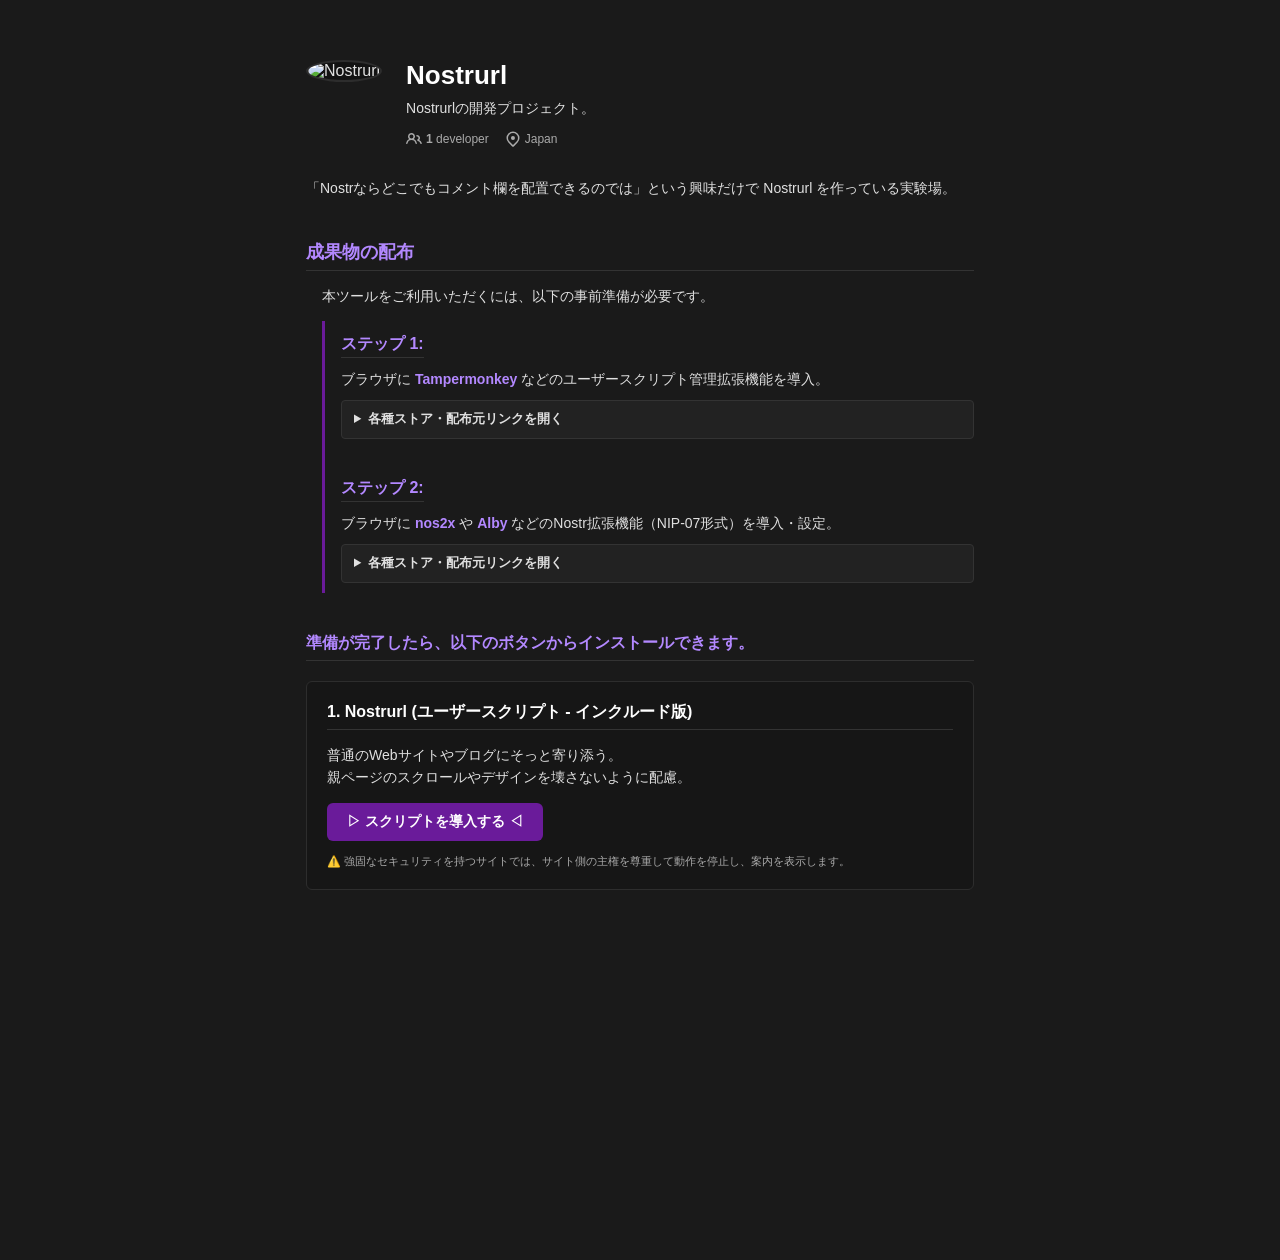
==== commit 501666c2: "Update index.html" ====
--- a/index.html
+++ b/index.html
@@ -122,7 +122,7 @@
             </details>
 
             <!-- 著作権表示（フレックスボックスで強制横並び＆中央揃え） -->
-            <div style="display: flex; align-items: center; justify-content: center; gap: 6px; font-size: 11px; color: #aaa; margin-top: 15px;">
+            <div style="display: flex; align-items: center; justify-content: center; gap: 6px; font-size: 11px; color: #aaa; margin-top: 40px; border-top: 1px solid #333;">
                 
                 <a aria-label="Nostrurl Homepage" class="nostrurl-icon" href="https://nostrurl.github.io/base/" style="display: inline-flex; color: #a370f7; text-decoration: none;">
                     <svg aria-hidden="true" height="30" viewBox="0 0 512 512" width="30" style="fill: currentColor;">
--- a/assets/style.css
+++ b/assets/style.css
@@ -232,6 +232,12 @@
 }
 
 /* --- フッターエリア基本スタイル --- */
+footer { 
+    margin: 40px 0 0 0;
+	border-bottom: 1px solid #333;
+	padding-bottom: 6px; 
+}
+
 
 /* アコーディオン全体の幅・配置調整 */
 .footer-disclaimer {
@@ -305,9 +311,10 @@
 .copyright {
     font-size: 12px;
     color: #666666;
-    margin: 0;
+    margin: 40px 0 0 0;
     letter-spacing: 0.5px;
     text-align: center;
+	border-top: 1px solid #333;
 }
 
 /* --- 別ファイルから読み込んだNostr解説文のスタイル --- */
@@ -338,5 +345,21 @@
     font-size: 11px;
     color: #aaaaaa;
     line-height: 1.6;
-    margin: 0 0 12px 64px;
+    margin: 0 0 12px 0px;
+}
+
+/* 【階層1】h3の後に続く p（インラインをブロック化してインデント浅め） */
+.nostr-about-container h3 ~ p {
+    font-size: 11px;
+    color: #aaaaaa;
+    line-height: 1.6;
+    margin: 0 0 12px 32px; /* 左マージン 32px */
+}
+
+/* 【階層2】h5の直後に来る p（インデント深め） */
+.nostr-about-container h5 ~ p {
+    font-size: 11px;
+    color: #aaaaaa;
+    line-height: 1.6;
+    margin: 0 0 12px 64px; /* 左マージン 64px */
 }
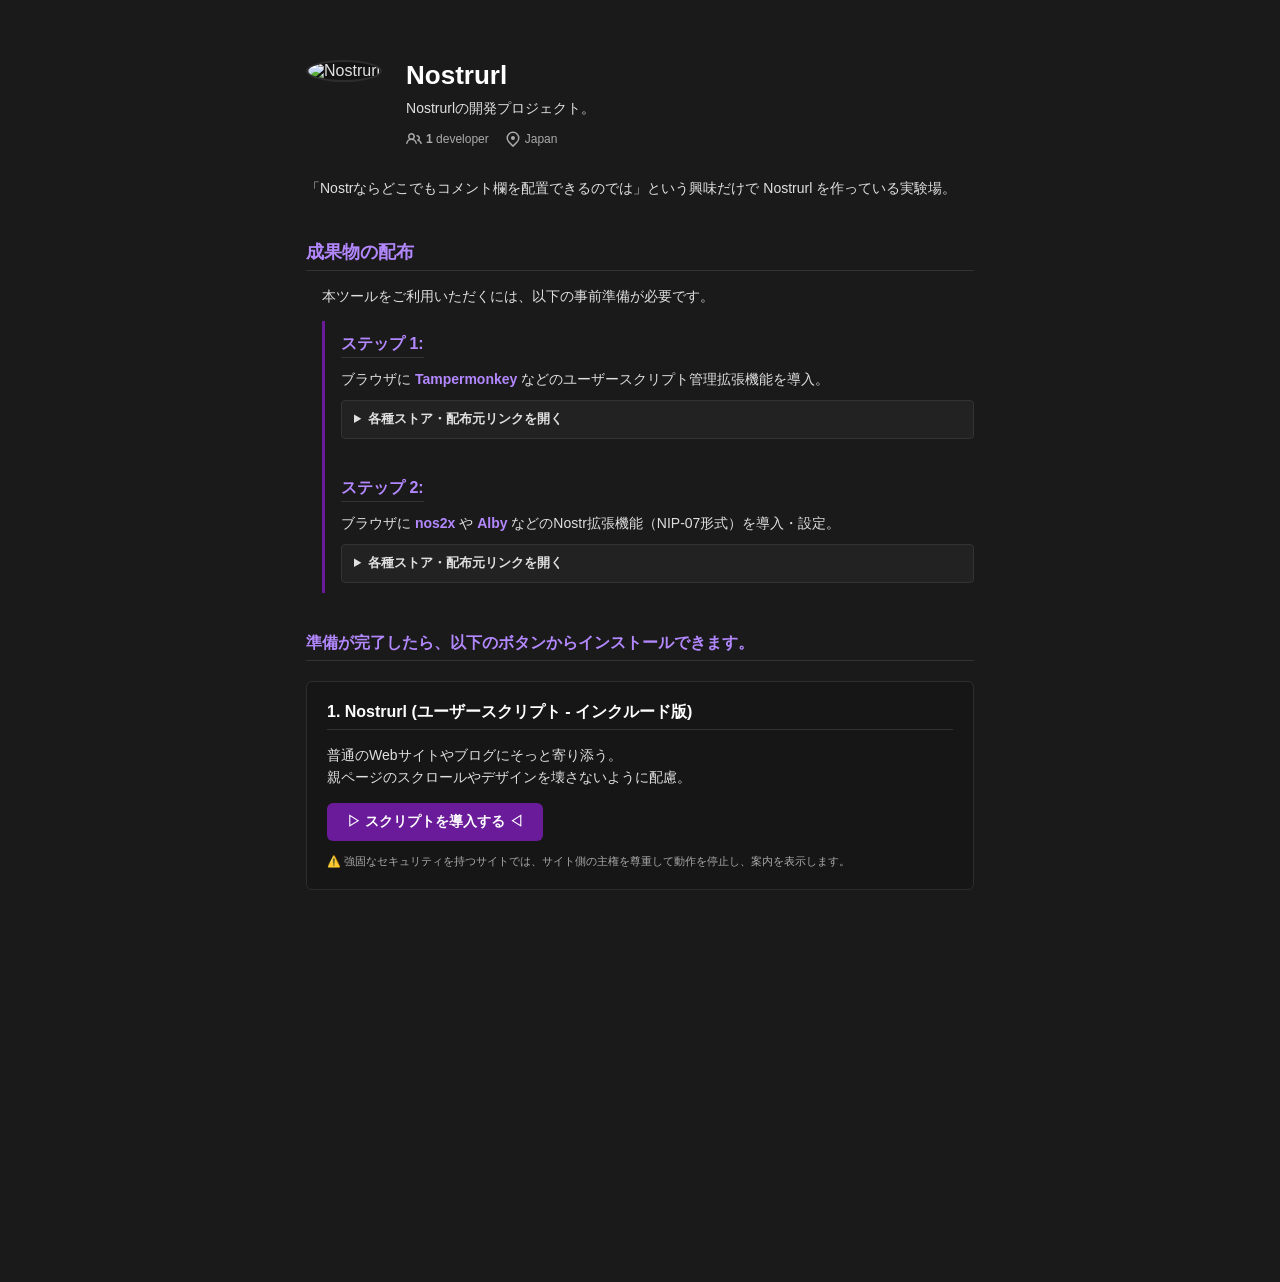
==== commit 07371892: "a" ====
--- a/index.html
+++ b/index.html
@@ -122,9 +122,9 @@
             </details>
 
             <!-- 著作権表示（フレックスボックスで強制横並び＆中央揃え） -->
-            <div style="display: flex; align-items: center; justify-content: center; gap: 6px; font-size: 11px; color: #aaa; margin-top: 40px; border-top: 1px solid #333;">
-                
-                <a aria-label="Nostrurl Homepage" class="nostrurl-icon" href="https://nostrurl.github.io/base/" style="display: inline-flex; color: #a370f7; text-decoration: none;">
+			<div class="copyright-wrapper">
+		  
+				<a aria-label="Nostrurl Homepage" class="nostrurl-icon" href="https://nostrurl.github.io/base/" style="display: inline-flex; color: #a370f7; text-decoration: none;">
                     <svg aria-hidden="true" height="30" viewBox="0 0 512 512" width="30" style="fill: currentColor;">
                         <!-- 結合ライン（四角形） -->
                         <rect x="120" y="120" width="272" height="272" fill="none" stroke="currentColor" stroke-width="24" stroke-linecap="round" stroke-linejoin="round"/>
--- a/assets/style.css
+++ b/assets/style.css
@@ -234,7 +234,6 @@
 /* --- フッターエリア基本スタイル --- */
 footer { 
     margin: 40px 0 0 0;
-	border-bottom: 1px solid #333;
 	padding-bottom: 6px; 
 }
 
@@ -307,14 +306,35 @@
     margin-bottom: 0;
 }
 
-/* 著作権表示 */
+/* --- 著作権表示エリア全体の調整（並べる箱） --- */
+.copyright-wrapper {
+    display: flex;
+    align-items: center;
+    justify-content: center;
+    gap: 6px;
+    
+    /* フレックスボックスと干渉させないために、borderではなく疑似要素で線を引く */
+    position: relative;
+    margin-top: 40px;
+    padding-top: 24px;
+}
+
+/* 著作権の上のボーダー専用の指定 */
+.copyright-wrapper::before {
+    content: "";
+    position: absolute;
+    top: 0;
+    left: 0;
+    right: 0;
+    border-top: 1px solid #333; /* ここで綺麗な1本線を引く */
+}
+
+/* 著作権のテキスト単体の装飾（既存の設定をマージ） */
 .copyright {
-    font-size: 12px;
-    color: #666666;
-    margin: 40px 0 0 0;
+    font-size: 11px; /* HTMLの指定(11px)と統一 */
+    color: #aaaaaa;
     letter-spacing: 0.5px;
     text-align: center;
-	border-top: 1px solid #333;
 }
 
 /* --- 別ファイルから読み込んだNostr解説文のスタイル --- */
@@ -348,18 +368,26 @@
     margin: 0 0 12px 0px;
 }
 
-/* 【階層1】h3の後に続く p（インラインをブロック化してインデント浅め） */
+/* h3の後に続く p */
 .nostr-about-container h3 ~ p {
     font-size: 11px;
     color: #aaaaaa;
     line-height: 1.6;
-    margin: 0 0 12px 32px; /* 左マージン 32px */
-}
-
-/* 【階層2】h5の直後に来る p（インデント深め） */
+    margin: 0 0 12px 32px;
+}
+
+/* h4の後に続く p */
+.nostr-about-container h4 ~ p {
+	font-size: 11px;
+    color: #aaaaaa;
+    line-height: 1.6;
+    margin: 0 0 12px 48px;
+}
+
+/* h5の直後に来る p */
 .nostr-about-container h5 ~ p {
     font-size: 11px;
     color: #aaaaaa;
     line-height: 1.6;
-    margin: 0 0 12px 64px; /* 左マージン 64px */
+    margin: 0 0 12px 64px;
 }
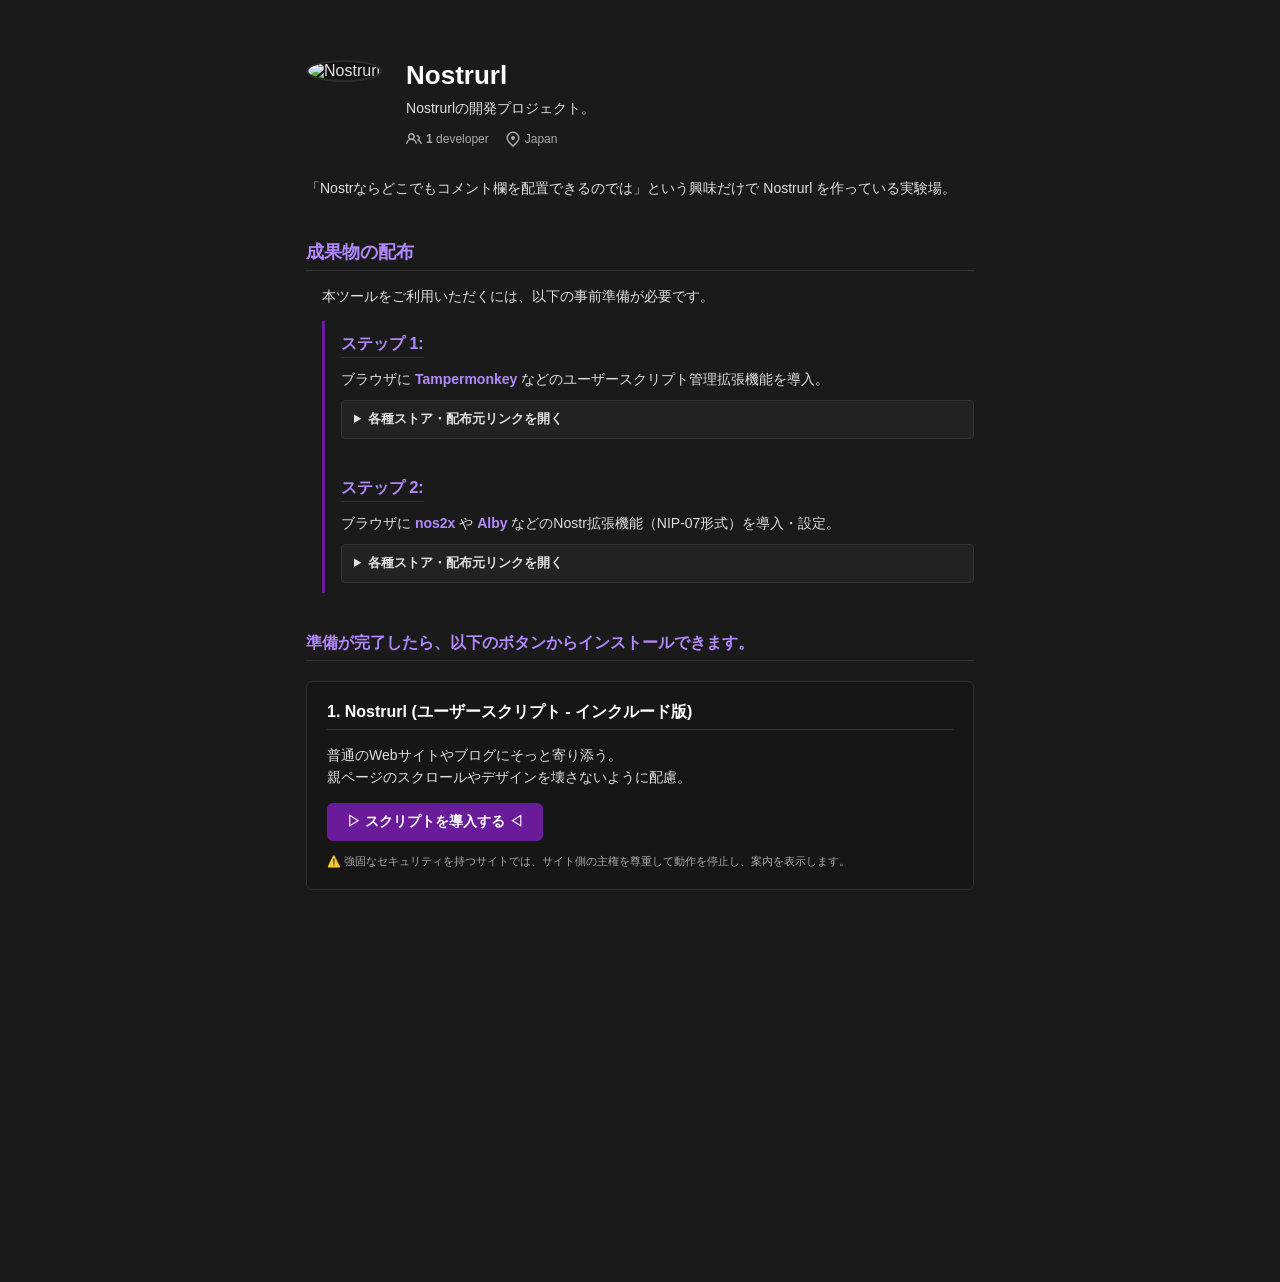
==== commit 009353f1: "a" ====
--- a/index.html
+++ b/index.html
@@ -115,6 +115,7 @@
 				<summary>
 					<span class="footer-tab active" onclick="switchFooterContent(event, 'terms.html')">ご利用にあたって</span>
 					<span class="footer-tab" onclick="switchFooterContent(event, 'nostr-about.html')">Nostrとは何ですか？</span>
+					<span class="footer-tab" onclick="switchFooterContent(event, 'risk.html')">Nostrurlの危険性</span>
 				</summary>
                 
                 <!-- 選択されたHTMLの中身がここにサクッと流し込まれる -->
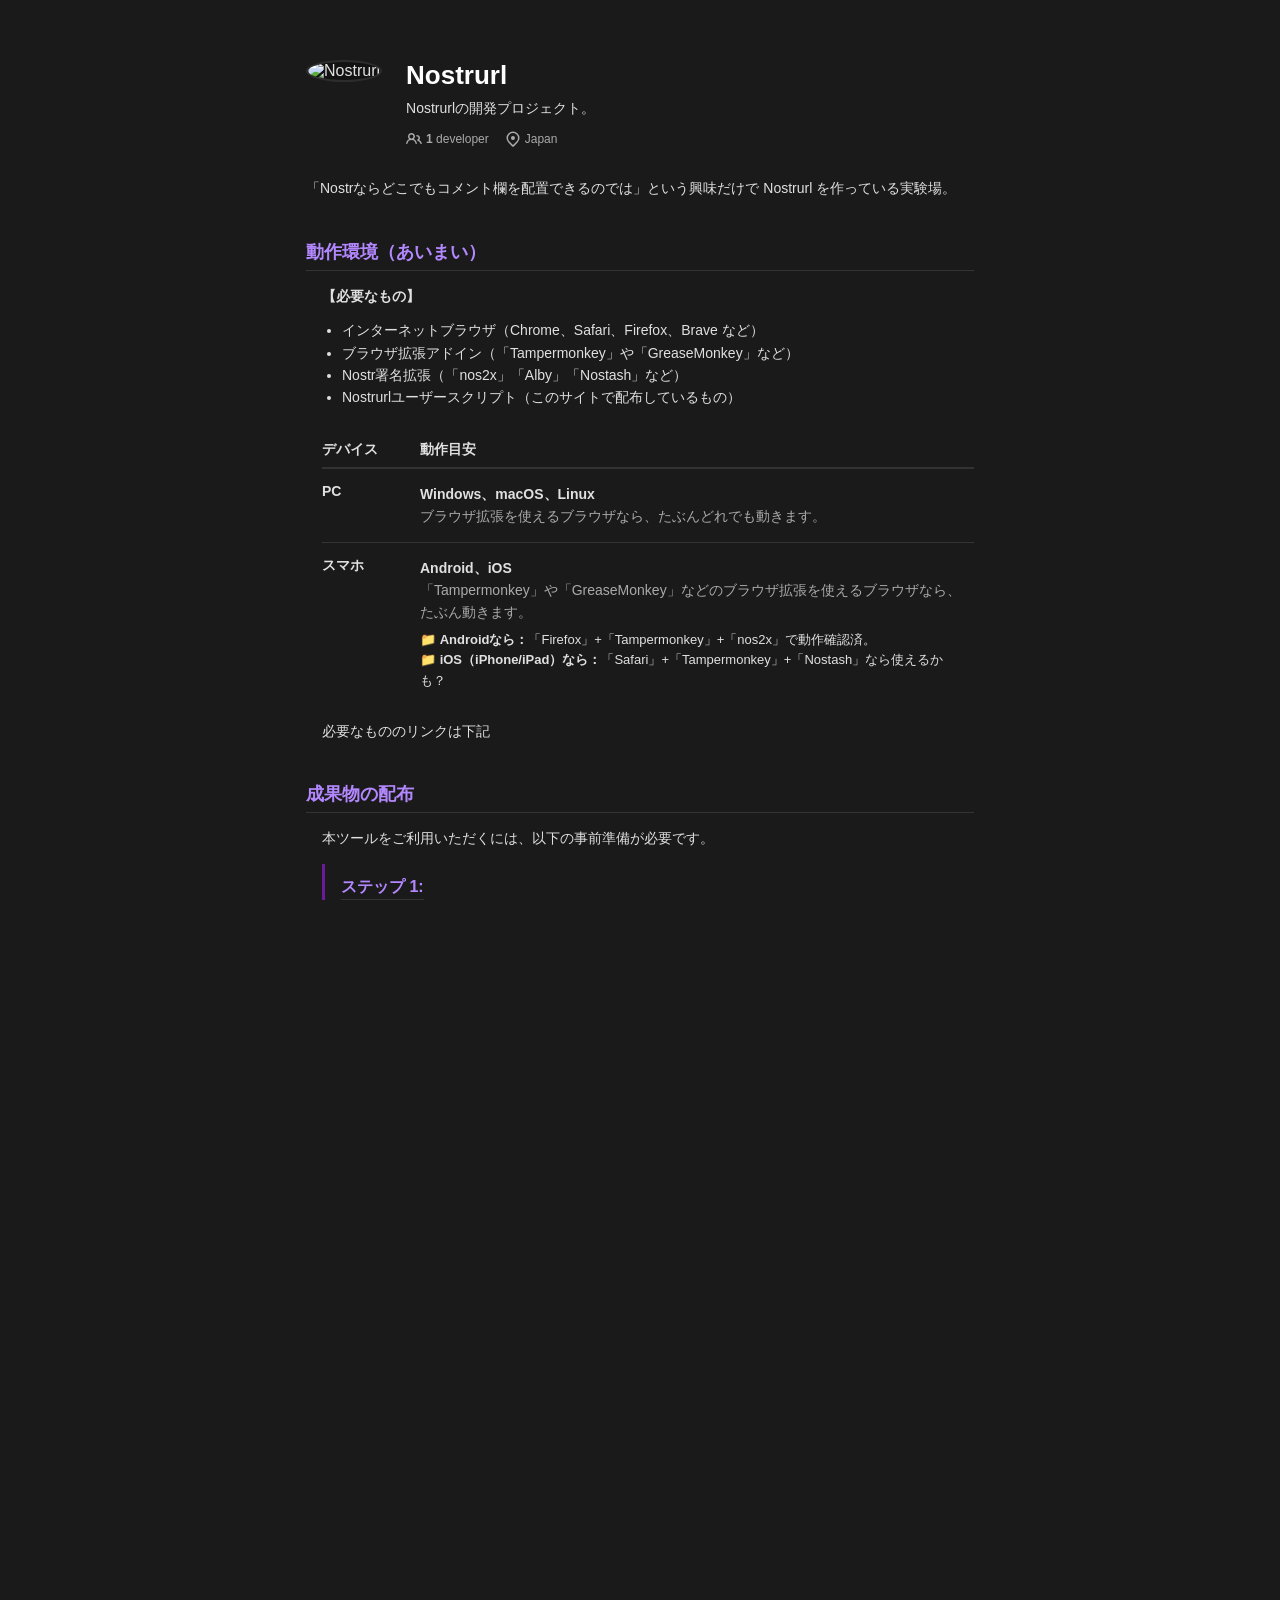
==== commit fd100e3c: "Update index.html" ====
--- a/index.html
+++ b/index.html
@@ -36,6 +36,48 @@
         
         <p>「Nostrならどこでもコメント欄を配置できるのでは」という興味だけで Nostrurl を作っている実験場。</p>
 
+		<!-- 動作環境 -->
+        <h2>動作環境（あいまい）</h2>
+        <div class="setup-container" style="margin-bottom: 2.5rem;">
+            <p style="margin-bottom: 12px; font-weight: bold;">【必要なもの】</p>
+            <ul style="margin: 0 0 24px 0; padding-left: 20px; line-height: 1.6; font-size: 14px;">
+                <li>インターネットブラウザ（Chrome、Safari、Firefox、Brave など）</li>
+                <li>ブラウザ拡張アドイン（「Tampermonkey」や「GreaseMonkey」など）</li>
+                <li>Nostr署名拡張（「nos2x」「Alby」「Nostash」など）</li>
+                <li>Nostrurlユーザースクリプト（このサイトで配布しているもの）</li>
+            </ul>
+            
+            <table style="width: 100%; border-collapse: collapse; font-size: 14px;">
+                <thead>
+                    <tr style="border-bottom: 2px solid #333; text-align: left;">
+                        <th style="padding: 8px 8px 8px 0; width: 90px;">デバイス</th>
+                        <th style="padding: 8px;">動作目安</th>
+                    </tr>
+                </thead>
+                <tbody>
+                    <tr style="border-bottom: 1px solid #333;">
+                        <td style="padding: 14px 8px 14px 0; font-weight: bold; vertical-align: top;">PC</td>
+                        <td style="padding: 14px 8px; line-height: 1.6;">
+                            <b>Windows、macOS、Linux</b><br>
+                            <span style="color: #aaa;">ブラウザ拡張を使えるブラウザなら、たぶんどれでも動きます。</span>
+                        </td>
+                    </tr>
+                    <tr>
+                        <td style="padding: 14px 8px 14px 0; font-weight: bold; vertical-align: top;">スマホ</td>
+                        <td style="padding: 14px 8px; line-height: 1.6;">
+                            <b>Android、iOS</b><br>
+                            <span style="color: #aaa;">「Tampermonkey」や「GreaseMonkey」などのブラウザ拡張を使えるブラウザなら、たぶん動きます。</span>
+                            <div style="margin-top: 6px; font-size: 13px; color: #e0e0e0;">
+                                📁 <b>Androidなら：</b>「Firefox」+「Tampermonkey」+「nos2x」で動作確認済。<br>
+                                📁 <b>iOS（iPhone/iPad）なら：</b>「Safari」+「Tampermonkey」+「Nostash」なら使えるかも？
+                            </div>
+                        </td>
+                    </tr>
+                </tbody>
+            </table>
+			<p>必要なもののリンクは下記</p>
+        </div>
+
         <!-- 成果物の配布 -->
         <h2>成果物の配布</h2>
         <div class="setup-container">
@@ -53,6 +95,7 @@
                                 <ul>
                                     <li><a href="https://chromewebstore.google.com/detail/tampermonkey/dhdgffkkebhmkfjojejmpbldmpobfkfo?hl=ja&pli=1" target="_blank" class="sub-link">Chrome系 Tampermonkey</a></li>
                                     <li><a href="https://addons.mozilla.org/ja/firefox/addon/tampermonkey/" target="_blank" class="sub-link">Firefox Tampermonkey</a></li>
+									<li><a href="https://apps.apple.com/us/app/tampermonkey/id6738342400" target="_blank" class="sub-link">Safari Tampermonkey</a></li>
                                 </ul>
                             </li>
                         </ul>
@@ -65,7 +108,7 @@
                         <summary> 各種ストア・配布元リンクを開く</summary>
                         <ul class="setup-links-list">
                             <li>
-                                <b><a href="https://github.com/fiatjaf/nos2x" target="_blank" class="main-link">nos2x (Nostr拡張機能)</a></b>
+                                <b><a href="https://github.com/fiatjaf/nos2x" target="_blank" class="main-link">nos2x (Nostr署名拡張機能)</a></b>
                                 <ul>
                                     <li><a href="https://chromewebstore.google.com/detail/kpgefcfmnafjgpblomihpgmejjdanjjp?hl=ja" target="_blank" class="sub-link">Chrome系 nos2x</a></li>
                                     <li><a href="https://addons.mozilla.org/ja/firefox/addon/nos2x-fox/" target="_blank" class="sub-link">Firefox nos2x</a></li>
@@ -76,6 +119,11 @@
                                 <ul>
                                     <li><a href="https://chromewebstore.google.com/detail/alby-bitcoin-lightning-wa/iikmkjmpaadaobahmlepeloendndfphd" target="_blank" class="sub-link">Chrome系 Alby</a></li>
                                     <li><a href="https://addons.mozilla.org/ja/firefox/addon/alby/" target="_blank" class="sub-link">Firefox Alby</a></li>
+                                </ul>
+                            <li>
+                                <b><a href="https://apps.apple.com/jp/app/nostash/id6744309333" target="_blank" class="main-link">Nostash (iOS用 Nostr署名拡張機能)</a></b>
+								<ul>
+                                    <li><a href="https://apps.apple.com/jp/app/nostash/id6744309333" target="_blank" class="sub-link">Nostash</a></li>
                                 </ul>
                             </li>
                         </ul>
